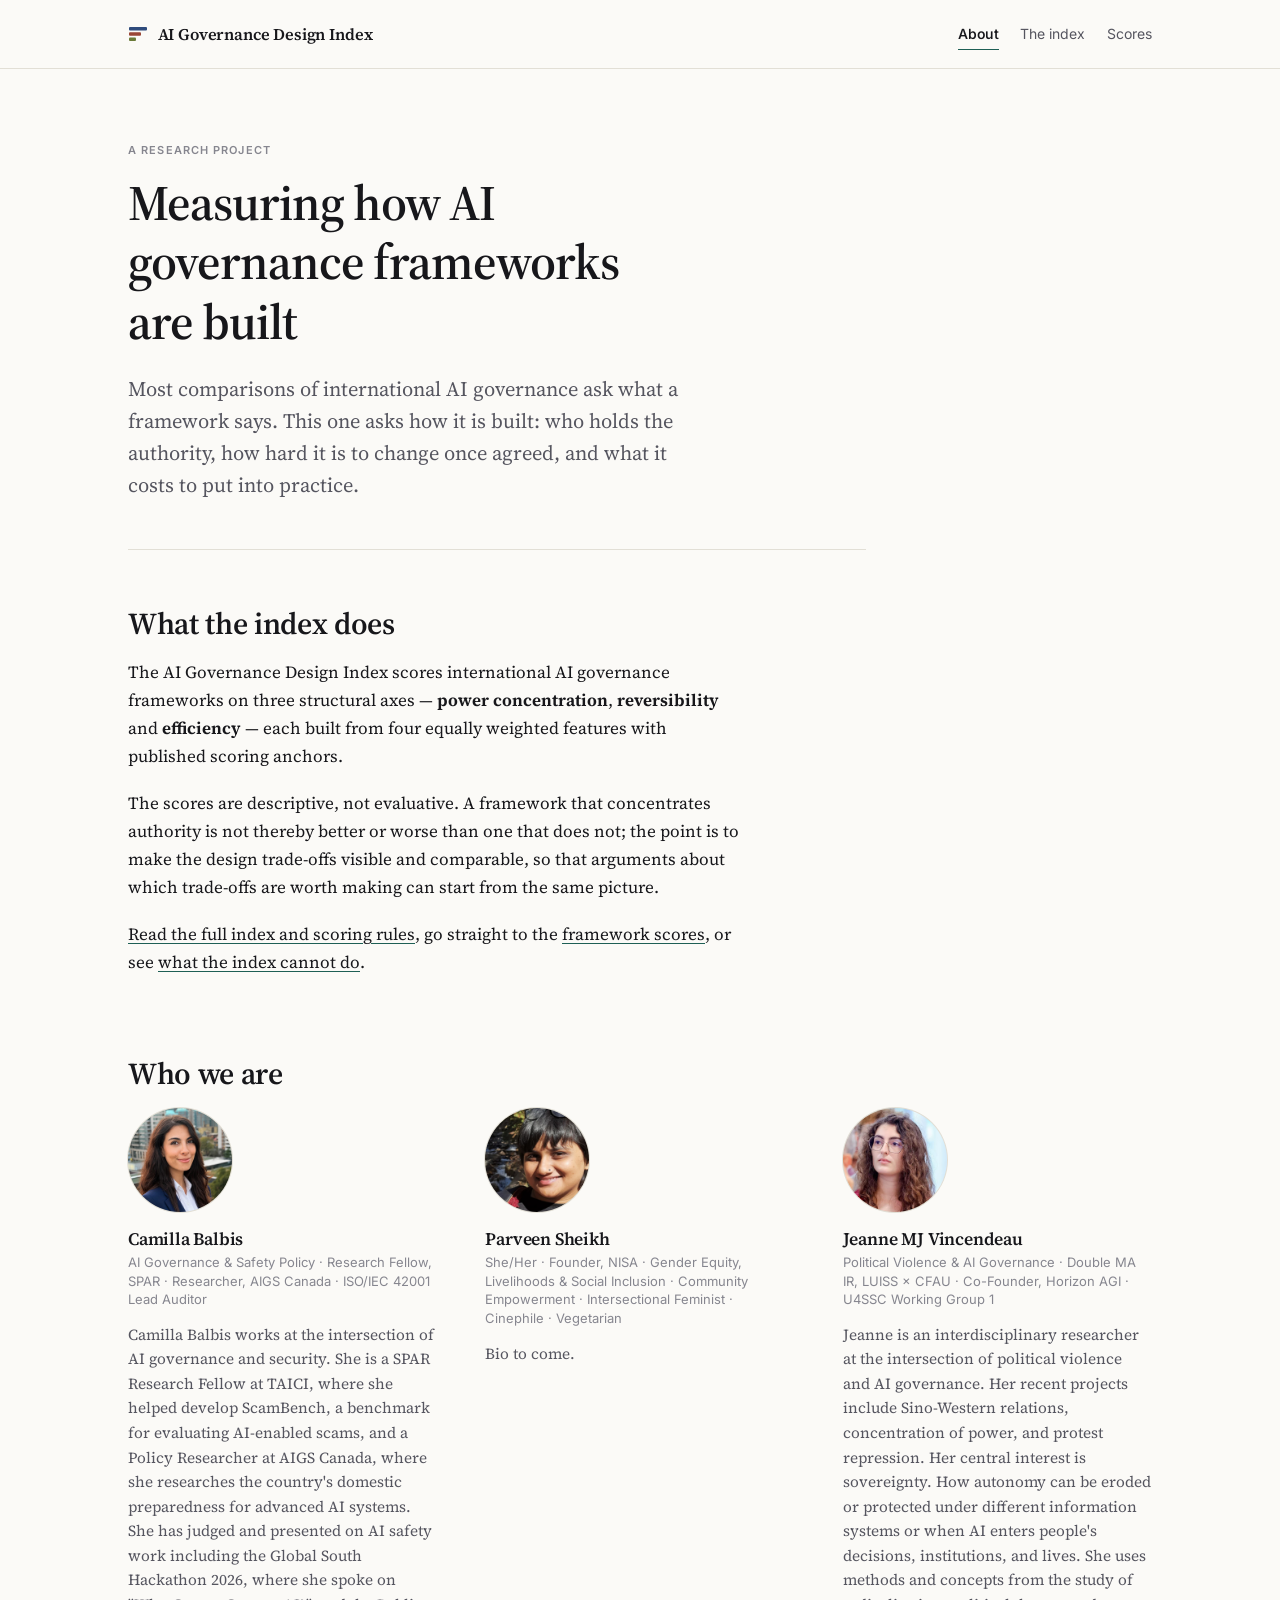
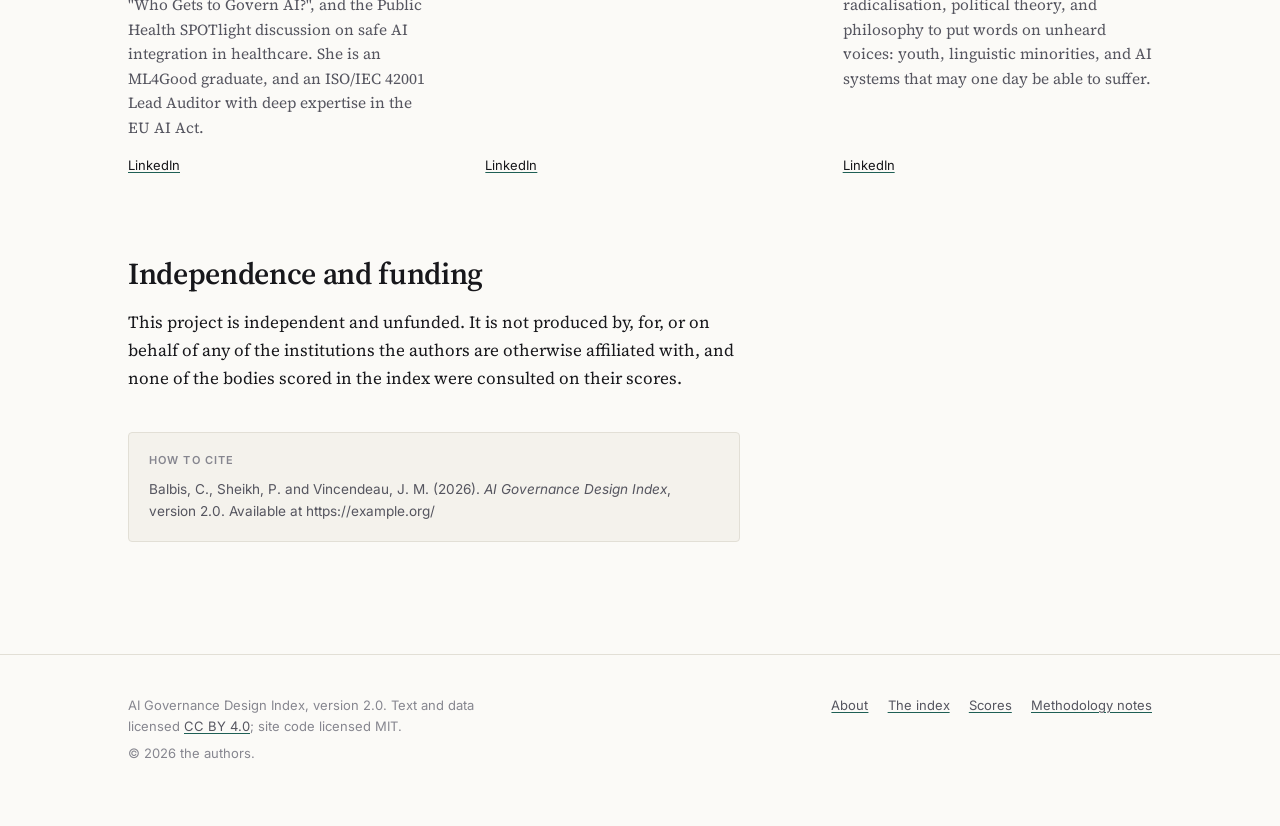
==== index.html @ 921c567d "Update index.html" ====
<!DOCTYPE html>
<html lang="en">
<head>
<meta charset="utf-8">
<meta name="viewport" content="width=device-width, initial-scale=1">

<!-- EDIT ME: page title, shown in the browser tab and in Google results -->
<title>AI Governance Design Index</title>
<meta name="description" content="An index that measures how international AI governance frameworks concentrate power, how reversible their commitments are, and how efficiently they translate decisions into implementation.">

<!-- EDIT ME: replace https://example.org with your real domain once you have it -->
<link rel="canonical" href="https://example.org/">
<meta property="og:type" content="website">
<meta property="og:title" content="AI Governance Design Index">
<meta property="og:description" content="An index that measures how international AI governance frameworks concentrate power, how reversible their commitments are, and how efficiently they translate decisions into implementation.">
<meta property="og:url" content="https://example.org/">
<meta property="og:image" content="https://example.org/assets/img/social-card.png">
<meta name="twitter:card" content="summary_large_image">

<link rel="icon" href="assets/img/favicon.svg" type="image/svg+xml">
<link rel="preconnect" href="https://fonts.googleapis.com">
<link rel="preconnect" href="https://fonts.gstatic.com" crossorigin>
<link href="https://fonts.googleapis.com/css2?family=Inter:wght@400..700&family=Source+Serif+4:opsz,wght@8..60,400..650&display=swap" rel="stylesheet">
<link rel="stylesheet" href="assets/style.css">
</head>
<body>

<a class="skip-link" href="#main">Skip to content</a>

<!-- ==========================================================================
     HEADER — identical on every page. If you change it here, change it in
     rubric.html and frameworks.html too.
     ========================================================================== -->
<header class="site-header">
  <div class="wrap">
    <a class="brand" href="index.html">
      <span class="mark" aria-hidden="true">
        <svg width="20" height="20" viewBox="0 0 20 20" fill="none">
          <rect x="1" y="3"  width="18" height="3.4" rx="1" fill="#2F4B7C"/>
          <rect x="1" y="8.3" width="12" height="3.4" rx="1" fill="#9A4636"/>
          <rect x="1" y="13.6" width="7" height="3.4" rx="1" fill="#6A7A38"/>
        </svg>
      </span>
      AI Governance Design Index
    </a>
    <nav class="site-nav" aria-label="Main">
      <a href="index.html" aria-current="page">About</a>
      <a href="rubric.html">The index</a>
      <a href="frameworks.html">Scores</a>
    </nav>
  </div>
</header>

<main id="main">
  <div class="wrap">

    <div class="opener prose-wide">
      <span class="label">A research project</span>
      <h1>Measuring how AI governance frameworks are built</h1>
      <p class="lede">
        Most comparisons of international AI governance ask what a framework says.
        This one asks how it is built: who holds the authority, how hard it is to
        change once agreed, and what it costs to put into practice.
      </p>
      <hr class="opener-rule">
    </div>

    <!-- ======================================================================
         ABOUT THE PROJECT
         ====================================================================== -->
    <section class="prose">
      <h2>What the index does</h2>
      <p>
        The AI Governance Design Index scores international AI governance
        frameworks on three structural axes — <strong>power concentration</strong>,
        <strong>reversibility</strong> and <strong>efficiency</strong> — each built
        from four equally weighted features with published scoring anchors.
      </p>
      <p>
        The scores are descriptive, not evaluative. A framework that concentrates
        authority is not thereby better or worse than one that does not; the point
        is to make the design trade-offs visible and comparable, so that arguments
        about which trade-offs are worth making can start from the same picture.
      </p>
      <p>
        <a href="rubric.html">Read the full index and scoring rules</a>, go
        straight to the <a href="frameworks.html">framework scores</a>, or see
        <a href="methodology.html">what the index cannot do</a>.
      </p>
    </section>

    <!-- ======================================================================
         THE TEAM
         --------------------------------------------------------------------
         EDIT ME. For each person: replace the name, the role line, the bio,
         the LinkedIn URL, and the photo.

         Photos: put a square image (at least 300 × 300 pixels, JPG or PNG) in
         assets/img/ and change the src="..." below to match its file name.
         The site crops it to a circle for you.
         ====================================================================== -->
    <section>
      <h2 class="prose">Who we are</h2>
      <ul class="people">

        <li class="person">
          <img src="assets/img/camilla-balbis.jpg" alt="Portrait of Camilla Balbis" width="104" height="104">
          <h3>Camilla Balbis</h3>
          <p class="role">AI Governance &amp; Safety Policy · Research Fellow, SPAR · Researcher, AIGS Canada · ISO/IEC 42001 Lead Auditor</p>
          <p class="bio">
            Camilla Balbis works at the intersection of AI governance and
            security. She is a SPAR Research Fellow at TAICI, where she helped
            develop ScamBench, a benchmark for evaluating AI-enabled scams, and a
            Policy Researcher at AIGS Canada, where she researches the country's
            domestic preparedness for advanced AI systems. She has judged and
            presented on AI safety work including the Global South Hackathon 2026,
            where she spoke on "Who Gets to Govern AI?", and the Public Health
            SPOTlight discussion on safe AI integration in healthcare. She is an ML4Good 
            graduate, and an ISO/IEC 42001 Lead Auditor with deep expertise in the EU AI Act.
          </p>
          <p class="links">
            <a href="https://www.linkedin.com/in/camillabalbis/" rel="me noopener">LinkedIn</a>
          </p>
        </li>

        <li class="person">
          <img src="assets/img/parveen-sheikh.jpg" alt="Portrait of Parveen Sheikh" width="104" height="104">
          <h3>Parveen Sheikh</h3>
          <p class="role">She/Her · Founder, NISA · Gender Equity, Livelihoods &amp; Social Inclusion · Community Empowerment · Intersectional Feminist · Cinephile · Vegetarian</p>
          <!-- EDIT ME: Parveen's bio. Two or three sentences, around 45 words,
               to match the length of the other two. -->
          <p class="bio">
            Bio to come.
          </p>
          <p class="links">
            <a href="https://www.linkedin.com/in/parveen-sheikh/" rel="noopener">LinkedIn</a>
          </p>
        </li>

        <li class="person">
          <img src="assets/img/jeanne-vincendeau.jpg" alt="Portrait of Jeanne MJ Vincendeau" width="104" height="104">
          <h3>Jeanne MJ Vincendeau</h3>
          <p class="role">Political Violence &amp; AI Governance · Double MA IR, LUISS × CFAU · Co-Founder, Horizon AGI · U4SSC Working Group 1</p>
          <!-- EDIT ME: Jeanne's bio. Two or three sentences, around 45 words,
               to match the length of the other two. -->
          <p class="bio">
            Jeanne is an interdisciplinary researcher at the intersection of political 
            violence and AI governance. Her recent projects include Sino-Western relations, 
            concentration of power, and protest repression. Her central interest is sovereignty. 
           How autonomy can be eroded or protected under different information systems or when 
           AI enters people's decisions, institutions, and lives. She uses methods and concepts 
           from the study of radicalisation, political theory, and philosophy to put words 
           on unheard voices: youth, linguistic minorities, and AI systems that may one day 
           be able to suffer.
          </p>
          <p class="links">
            <a href="https://www.linkedin.com/in/jeanne-vincendeau/" rel="noopener">LinkedIn</a>
          </p>
        </li>

      </ul>
    </section>

    <!-- ======================================================================
         INDEPENDENCE + HOW TO CITE
         ====================================================================== -->
    <section class="prose">
      <h2>Independence and funding</h2>
      <p>
        This project is independent and unfunded. It is not produced by, for, or
        on behalf of any of the institutions the authors are otherwise affiliated
        with, and none of the bodies scored in the index were consulted on their
        scores.
      </p>

      <div class="cite">
        <span class="label">How to cite</span>
        <p>
          Balbis, C., Sheikh, P. and Vincendeau, J. M. (2026).
          <em>AI Governance Design Index</em>, version 2.0.
          Available at https://example.org/
        </p>
      </div>

    </section>

  </div>
</main>

<!-- ==========================================================================
     FOOTER — identical on every page.
     ========================================================================== -->
<footer class="site-footer">
  <div class="wrap">
    <div>
      <p>
        AI Governance Design Index, version 2.0. Text and data licensed
        <a href="https://creativecommons.org/licenses/by/4.0/" rel="license noopener">CC&nbsp;BY&nbsp;4.0</a>;
        site code licensed MIT.
      </p>
      <p>&copy; <span data-year>2026</span> the authors.</p>
    </div>
    <nav aria-label="Footer">
      <a href="index.html">About</a>
      <a href="rubric.html">The index</a>
      <a href="frameworks.html">Scores</a>
      <a href="methodology.html">Methodology notes</a>
    </nav>
  </div>
</footer>

<script src="assets/site.js" defer></script>
</body>
</html>
---- assets/style.css ----
/* ==========================================================================
   AI Governance Design Index — stylesheet
   --------------------------------------------------------------------------
   You almost never need to edit this file. Colours, spacing and type are all
   set by the variables in the :root block just below, so if you want to
   change the look, change a value there rather than hunting through the file.
   ========================================================================== */

:root {
  /* --- Colour: light mode ------------------------------------------------ */
  --paper:      #FBFAF7;   /* page background        */
  --paper-2:    #F4F2EC;   /* cards, table stripes   */
  --ink:        #17171B;   /* main text              */
  --ink-soft:   #55555F;   /* secondary text         */
  --ink-faint:  #86868F;   /* captions, meta         */
  --rule:       #E2DFD6;   /* hairlines              */
  --rule-soft:  #EDEAE2;
  --accent:     #1E5F55;   /* links, focus ring      */

  /* Axis colours. Used for the three index axes, consistently, everywhere. */
  --axis-1:     #2F4B7C;   /* Power Concentration    */
  --axis-2:     #9A4636;   /* Entrenchment           */
  --axis-3:     #6A7A38;   /* Implementation Friction*/
  --axis-1-bg:  #2f4b7c22;
  --axis-2-bg:  #9a463622;
  --axis-3-bg:  #6a7a3822;

  --flag:       #8A5A00;   /* provisional / caution  */
  --flag-bg:    #FDF4E0;
  --flag-rule:  #E9D5A8;

  /* --- Type -------------------------------------------------------------- */
  --serif: "Source Serif 4", "Iowan Old Style", Georgia, "Times New Roman", serif;
  --sans:  "Inter", system-ui, -apple-system, "Segoe UI", Helvetica, Arial, sans-serif;

  /* --- Layout ------------------------------------------------------------ */
  --measure: 68ch;   /* comfortable reading width */
  --wide:    1120px; /* width for tables and figures */
  --gutter:  clamp(1.25rem, 5vw, 3rem);
}

@media (prefers-color-scheme: dark) {
  :root:not([data-theme="light"]) {
    --paper:     #131317;
    --paper-2:   #1C1C22;
    --ink:       #ECEBE6;
    --ink-soft:  #ABABB4;
    --ink-faint: #83838D;
    --rule:      #2E2E36;
    --rule-soft: #24242B;
    --accent:    #6FBFAE;
    --axis-1:    #8AA8DA;
    --axis-2:    #DE9382;
    --axis-3:    #B7C77C;
    --axis-1-bg: #8aa8da26;
    --axis-2-bg: #de938226;
    --axis-3-bg: #b7c77c26;
    --flag:      #E7BE6A;
    --flag-bg:   #241E10;
    --flag-rule: #4A3C1C;
  }
}

/* ==========================================================================
   Base
   ========================================================================== */

*, *::before, *::after { box-sizing: border-box; }

html { -webkit-text-size-adjust: 100%; scroll-behavior: smooth; }
@media (prefers-reduced-motion: reduce) { html { scroll-behavior: auto; } }

body {
  margin: 0;
  background: var(--paper);
  color: var(--ink);
  font-family: var(--serif);
  font-size: 1.0625rem;
  line-height: 1.65;
  font-synthesis-weight: none;
  -webkit-font-smoothing: antialiased;
}

h1, h2, h3, h4 { font-family: var(--serif); font-weight: 600; line-height: 1.2; margin: 0 0 .5em; letter-spacing: -0.011em; }
h1 { font-size: clamp(2rem, 1.4rem + 2.6vw, 3.1rem); letter-spacing: -0.02em; }
h2 { font-size: clamp(1.4rem, 1.15rem + 1.1vw, 1.9rem); margin-top: 2.6em; }
h3 { font-size: 1.16rem; margin-top: 2em; }
h2:first-child, h3:first-child { margin-top: 0; }

p { margin: 0 0 1.1em; }
p:last-child { margin-bottom: 0; }

a { color: inherit; text-decoration: underline; text-decoration-color: var(--accent); text-underline-offset: 0.18em; text-decoration-thickness: 1px; }
a:hover { color: var(--accent); }
a:focus-visible, button:focus-visible, summary:focus-visible {
  outline: 2px solid var(--accent); outline-offset: 3px; border-radius: 2px;
}

strong { font-weight: 650; }
hr { border: 0; border-top: 1px solid var(--rule); margin: 3rem 0; }

::selection { background: var(--axis-1-bg); }

/* Small-caps label used above sections and in metadata */
.label {
  font-family: var(--sans);
  font-size: .688rem;
  font-weight: 600;
  letter-spacing: .1em;
  text-transform: uppercase;
  color: var(--ink-faint);
}

.skip-link {
  position: absolute; left: -9999px; top: 0;
  background: var(--ink); color: var(--paper);
  padding: .6rem 1rem; z-index: 100; font-family: var(--sans); font-size: .875rem;
}
.skip-link:focus { left: 0; }

/* ==========================================================================
   Layout containers
   ========================================================================== */

.wrap  { width: 100%; max-width: var(--wide); margin-inline: auto; padding-inline: var(--gutter); }
.prose { max-width: var(--measure); }
.prose-wide { max-width: 82ch; }

main { padding-block: clamp(2.5rem, 6vw, 4.5rem) clamp(4rem, 9vw, 7rem); }

/* Space between consecutive top-level sections. Section headings reset their
   own top margin (h2:first-child), so the gap belongs to the section. */
main section + section,
main nav + section,
main section + nav { margin-top: clamp(3rem, 6.5vw, 5rem); }

/* ==========================================================================
   Header / navigation
   ========================================================================== */

.site-header {
  border-bottom: 1px solid var(--rule);
  background: color-mix(in srgb, var(--paper) 88%, transparent);
  backdrop-filter: saturate(1.6) blur(8px);
  position: sticky; top: 0; z-index: 50;
}
.site-header .wrap {
  display: flex; align-items: center; gap: 1.5rem;
  min-height: 68px; flex-wrap: wrap;
}
.brand {
  font-family: var(--serif); font-weight: 600; font-size: 1.02rem;
  text-decoration: none; letter-spacing: -0.01em; line-height: 1.25;
  display: flex; align-items: center; gap: .6rem; margin-right: auto;
}
.brand:hover { color: inherit; }
.brand .mark { flex: none; }
.brand .mark svg { display: block; }

.site-nav { display: flex; gap: 1.35rem; font-family: var(--sans); font-size: .875rem; }
.site-nav a {
  text-decoration: none; color: var(--ink-soft); padding: .25rem 0;
  border-bottom: 1.5px solid transparent;
}
.site-nav a:hover { color: var(--ink); }
.site-nav a[aria-current="page"] { color: var(--ink); border-bottom-color: var(--accent); font-weight: 550; }

/* ==========================================================================
   Page opener
   ========================================================================== */

.opener { margin-bottom: clamp(2.5rem, 5vw, 3.5rem); }
.opener .label { display: block; margin-bottom: .9rem; }
.opener h1 { margin-bottom: .45em; max-width: 20ch; }
.lede {
  font-size: clamp(1.1rem, 1.02rem + .35vw, 1.28rem);
  line-height: 1.55; color: var(--ink-soft); max-width: 56ch; margin: 0;
}
.opener-rule { border: 0; border-top: 1px solid var(--rule); margin: clamp(2rem, 4vw, 3rem) 0 0; }

/* ==========================================================================
   Notices (provisional banner, methodology notes)
   ========================================================================== */

.notice {
  border: 1px solid var(--flag-rule);
  background: var(--flag-bg);
  border-radius: 4px;
  padding: 1rem 1.15rem;
  margin: 0 0 2.25rem;
  font-family: var(--sans);
  font-size: .875rem;
  line-height: 1.6;
  color: var(--ink);
}
.notice .label { color: var(--flag); display: block; margin-bottom: .35rem; }
.notice p { margin-bottom: .6em; }

.note {
  border-left: 2px solid var(--rule);
  padding: .1rem 0 .1rem 1.1rem;
  margin: 1.6rem 0;
  font-family: var(--sans);
  font-size: .875rem;
  line-height: 1.62;
  color: var(--ink-soft);
}
.note .label { color: var(--ink-faint); display: block; margin-bottom: .3rem; }

/* ==========================================================================
   People (about page)
   ========================================================================== */

.people {
  list-style: none; padding: 0; margin: 0;
  display: grid; gap: clamp(2rem, 4vw, 3rem);
  grid-template-columns: repeat(auto-fit, minmax(230px, 1fr));
}
.person { display: flex; flex-direction: column; }
.person img {
  width: 104px; height: 104px; border-radius: 50%;
  object-fit: cover; display: block; margin-bottom: 1.1rem;
  background: var(--paper-2);
  box-shadow: 0 0 0 1px var(--rule);
}
.person h3 { margin: 0 0 .15rem; font-size: 1.1rem; }
.person .role {
  font-family: var(--sans); font-size: .8125rem; color: var(--ink-faint);
  margin: 0 0 .85rem; line-height: 1.45;
}
.person .bio { font-size: .96rem; line-height: 1.6; color: var(--ink-soft); margin: 0 0 .9rem; }
.person .links { font-family: var(--sans); font-size: .8125rem; margin: auto 0 0; display: flex; gap: 1rem; flex-wrap: wrap; }

/* ==========================================================================
   Rubric page
   ========================================================================== */

.axis { margin-top: clamp(3.5rem, 7vw, 5rem); scroll-margin-top: 90px; }
.axis-head { border-top: 2px solid var(--axis-c, var(--rule)); padding-top: 1.1rem; margin-bottom: 1.6rem; }
.axis-head .label { color: var(--axis-c); display: block; margin-bottom: .5rem; }
.axis-head h2 { margin: 0 0 .5em; }
.axis-head .axis-def { max-width: 62ch; color: var(--ink-soft); margin: 0; }
.axis-1 { --axis-c: var(--axis-1); }
.axis-2 { --axis-c: var(--axis-2); }
.axis-3 { --axis-c: var(--axis-3); }

.criterion {
  border-top: 1px solid var(--rule-soft);
  padding: 1.6rem 0 .4rem;
  scroll-margin-top: 90px;
}
.criterion h3 {
  margin: 0 0 .4rem; font-size: 1.06rem;
  display: flex; gap: .6rem; align-items: baseline; flex-wrap: wrap;
}
.criterion h3 .num {
  font-family: var(--sans); font-size: .75rem; font-weight: 600;
  color: var(--axis-c); letter-spacing: .04em; flex: none;
  font-variant-numeric: tabular-nums;
}
.criterion .q { color: var(--ink-soft); max-width: 62ch; margin: 0 0 1rem; font-size: .99rem; }

.anchors { list-style: none; margin: 0 0 .5rem; padding: 0; display: grid; gap: .3rem; max-width: 66ch; }
.anchors li {
  display: grid; grid-template-columns: 3.1rem 1fr; gap: .85rem; align-items: baseline;
  font-family: var(--sans); font-size: .85rem; line-height: 1.55; color: var(--ink-soft);
  padding: .32rem 0;
}
.anchors .v {
  font-weight: 600; font-variant-numeric: tabular-nums; text-align: right;
  color: var(--ink); background: var(--axis-bg-c, var(--paper-2));
  border-radius: 3px; padding: .1rem .4rem; font-size: .8rem;
}
.axis-1 .anchors .v { background: var(--axis-1-bg); }
.axis-2 .anchors .v { background: var(--axis-2-bg); }
.axis-3 .anchors .v { background: var(--axis-3-bg); }

.changed {
  font-family: var(--sans); font-size: .75rem; font-weight: 600;
  letter-spacing: .04em; text-transform: uppercase;
  color: var(--flag); border: 1px solid var(--flag-rule); background: var(--flag-bg);
  border-radius: 999px; padding: .05rem .5rem; flex: none;
}
.provenance {
  font-family: var(--sans); font-size: .8125rem; color: var(--ink-faint);
  margin: .75rem 0 0; max-width: 62ch; line-height: 1.55;
}

/* Contents list on the rubric page */
.toc { list-style: none; padding: 0; margin: 2rem 0 0; display: grid; gap: 1.5rem; grid-template-columns: repeat(auto-fit, minmax(220px, 1fr)); }
.toc > li { border-top: 2px solid var(--axis-c); padding-top: .8rem; }
.toc .label { display: block; margin-bottom: .5rem; color: var(--axis-c); }
.toc ol { list-style: none; padding: 0; margin: 0; font-family: var(--sans); font-size: .85rem; display: grid; gap: .3rem; }
.toc ol a { text-decoration: none; color: var(--ink-soft); }
.toc ol a:hover { color: var(--ink); text-decoration: underline; text-underline-offset: .18em; }

/* ==========================================================================
   Framework list
   ========================================================================== */

.frameworks { list-style: none; padding: 0; margin: 2rem 0 0; display: grid; gap: 0; }
.frameworks li { border-top: 1px solid var(--rule-soft); padding: 1.35rem 0; }
.frameworks li:last-child { border-bottom: 1px solid var(--rule-soft); }
.frameworks h3 { margin: 0 0 .3rem; font-size: 1.05rem; }
.frameworks .fw-meta { font-family: var(--sans); font-size: .8125rem; color: var(--ink-faint); margin: 0 0 .55rem; }
.frameworks p { font-size: .95rem; color: var(--ink-soft); margin: 0 0 .6rem; max-width: 66ch; }
.frameworks .srcs { font-family: var(--sans); font-size: .8125rem; display: flex; gap: .35rem 1.1rem; flex-wrap: wrap; margin: 0; }

/* ==========================================================================
   Score summary cards
   ========================================================================== */

.summary {
  display: grid; gap: 1px; margin: 2rem 0 0;
  grid-template-columns: repeat(auto-fit, minmax(200px, 1fr));
  background: var(--rule-soft); border: 1px solid var(--rule-soft);
}
.summary-card { background: var(--paper); padding: 1.15rem 1.2rem 1.25rem; }
.summary-card h3 { margin: 0 0 .1rem; font-size: .98rem; line-height: 1.3; min-height: 2.6em; }
@media (max-width: 560px) { .summary-card h3 { min-height: 0; } }
.summary-card .fw-meta { font-family: var(--sans); font-size: .75rem; color: var(--ink-faint); margin: 0 0 .95rem; }
.mini { display: grid; gap: .55rem; margin: 0; }
.mini > div { display: grid; grid-template-columns: 1fr 2.4rem; gap: .5rem; align-items: center; }
.mini .k { font-family: var(--sans); font-size: .7rem; letter-spacing: .04em; text-transform: uppercase; color: var(--ink-faint); font-weight: 600; }
.mini .v { font-family: var(--sans); font-size: .95rem; font-weight: 600; font-variant-numeric: tabular-nums; text-align: right; }
.mini .track { grid-column: 1 / -1; height: 4px; border-radius: 2px; background: var(--rule-soft); overflow: hidden; margin-top: -.35rem; }
.mini .fill { display: block; height: 100%; border-radius: 2px; width: 0; }
.mini .a1 .fill { background: var(--axis-1); } .mini .a1 .v { color: var(--axis-1); }
.mini .a2 .fill { background: var(--axis-2); } .mini .a2 .v { color: var(--axis-2); }
.mini .a3 .fill { background: var(--axis-3); } .mini .a3 .v { color: var(--axis-3); }

/* ==========================================================================
   Score matrix
   ========================================================================== */

.table-wrap {
  margin: 1.75rem 0 0; overflow-x: auto;
  border: 1px solid var(--rule); border-radius: 4px;
  -webkit-overflow-scrolling: touch;
}
table.matrix { border-collapse: collapse; width: 100%; min-width: 720px; font-family: var(--sans); font-size: .85rem; }
table.matrix caption { caption-side: top; text-align: left; padding: 0 0 .9rem; font-family: var(--sans); font-size: .8125rem; color: var(--ink-faint); }
table.matrix th, table.matrix td { padding: .58rem .7rem; text-align: left; vertical-align: middle; border-bottom: 1px solid var(--rule-soft); }
table.matrix thead th {
  position: sticky; top: 0; z-index: 2;
  background: var(--paper-2); border-bottom: 1px solid var(--rule);
  font-weight: 600; font-size: .75rem; letter-spacing: .02em; line-height: 1.35;
  vertical-align: bottom; white-space: normal;
}
table.matrix thead th:first-child { min-width: 230px; }
table.matrix tbody th {
  font-weight: 450; color: var(--ink); text-align: left; min-width: 230px;
  background: var(--paper); position: sticky; left: 0; z-index: 1;
  border-right: 1px solid var(--rule-soft);
}
table.matrix tbody th a { text-decoration: none; color: inherit; }
table.matrix tbody th a:hover { text-decoration: underline; text-underline-offset: .18em; color: var(--accent); }
table.matrix tbody th .num {
  font-size: .7rem; font-weight: 600; color: var(--ink-faint);
  font-variant-numeric: tabular-nums; margin-right: .45rem;
}
table.matrix td.score {
  font-variant-numeric: tabular-nums; font-weight: 550; text-align: right;
  position: relative; white-space: nowrap;
}
/* The "→ 60" shown on reverse-coded cells: the value that enters the mean. */
table.matrix td.score .inv {
  font-weight: 500; font-size: .78em; color: var(--ink-faint); margin-left: .3em;
}
table.matrix td.score .bar {
  position: absolute; left: 0; bottom: 0; height: 3px; width: 0;
  background: var(--axis-c, var(--ink-faint)); opacity: .75;
}
table.matrix tbody.g1 { --axis-c: var(--axis-1); }
table.matrix tbody.g2 { --axis-c: var(--axis-2); }
table.matrix tbody.g3 { --axis-c: var(--axis-3); }

table.matrix tr.group-head th {
  background: var(--paper-2); position: sticky; left: 0;
  font-family: var(--sans); font-size: .7rem; font-weight: 700;
  letter-spacing: .1em; text-transform: uppercase; color: var(--axis-c);
  border-top: 1px solid var(--rule); border-bottom: 1px solid var(--rule);
  padding-top: .7rem; padding-bottom: .7rem;
}
table.matrix tr.group-head td { background: var(--paper-2); border-top: 1px solid var(--rule); border-bottom: 1px solid var(--rule); }

table.matrix tr.mean-row th, table.matrix tr.mean-row td {
  font-weight: 700; background: color-mix(in srgb, var(--paper-2) 65%, var(--paper));
  border-bottom: 1px solid var(--rule);
}
table.matrix tr.mean-row td.score { color: var(--axis-c); font-size: .95rem; }
table.matrix tr.mean-row th { font-weight: 700; }

table.matrix th.sortable { cursor: pointer; user-select: none; }
table.matrix th.sortable::after { content: "↕"; opacity: .3; margin-left: .35rem; font-size: .8em; }
table.matrix th.sortable[aria-sort="ascending"]::after  { content: "↑"; opacity: .9; }
table.matrix th.sortable[aria-sort="descending"]::after { content: "↓"; opacity: .9; }

.scale-key {
  display: flex; gap: 1.4rem; flex-wrap: wrap; align-items: center;
  font-family: var(--sans); font-size: .78rem; color: var(--ink-faint);
  margin: .9rem 0 0;
}
.scale-key .swatch { display: inline-block; width: .72rem; height: .72rem; border-radius: 2px; margin-right: .4rem; vertical-align: -1px; }

/* ==========================================================================
   Figures
   ========================================================================== */

figure { margin: 2.5rem 0 0; }
figure img {
  display: block; width: 100%; height: auto;
  border: 1px solid var(--rule); border-radius: 4px; background: var(--paper-2);
}
figcaption {
  font-family: var(--sans); font-size: .8125rem; color: var(--ink-faint);
  line-height: 1.6; margin-top: .75rem; max-width: 70ch;
}
figcaption b { color: var(--ink-soft); font-weight: 600; }

/* The figures are generated with a light background. In dark mode they read as
   printed plates rather than glowing panels; this takes the edge off. */
@media (prefers-color-scheme: dark) {
  :root:not([data-theme="light"]) figure img { filter: brightness(.88) contrast(1.02); }
}

/* ==========================================================================
   Citation block
   ========================================================================== */

.cite {
  border: 1px solid var(--rule); border-radius: 4px;
  padding: 1.15rem 1.25rem; margin: 2.5rem 0 0; background: var(--paper-2);
}
.cite .label { display: block; margin-bottom: .6rem; }
.cite p { font-family: var(--sans); font-size: .85rem; line-height: 1.6; margin: 0; color: var(--ink-soft); }

/* ==========================================================================
   Footer
   ========================================================================== */

.site-footer {
  border-top: 1px solid var(--rule); padding-block: 2.5rem 3.5rem;
  font-family: var(--sans); font-size: .8125rem; color: var(--ink-faint);
}
.site-footer .wrap { display: flex; gap: 1.5rem 2.5rem; flex-wrap: wrap; align-items: flex-start; }
.site-footer p { margin: 0 0 .4rem; max-width: 46ch; line-height: 1.6; }
.site-footer nav { display: flex; gap: 1.2rem; flex-wrap: wrap; margin-left: auto; }
.site-footer a { color: var(--ink-soft); }

/* ==========================================================================
   Small screens
   ========================================================================== */

@media (max-width: 640px) {
  .site-header .wrap { min-height: 0; padding-block: .85rem; row-gap: .5rem; }
  .brand { margin-right: 0; width: 100%; }
  .site-nav { gap: 1.1rem; }
  table.matrix tbody th, table.matrix thead th:first-child { min-width: 180px; }
  .site-footer nav { margin-left: 0; }
}

@media print {
  .site-header, .site-footer nav, .skip-link { display: none; }
  body { background: #fff; color: #000; font-size: 10.5pt; }
  .table-wrap { overflow: visible; }
}
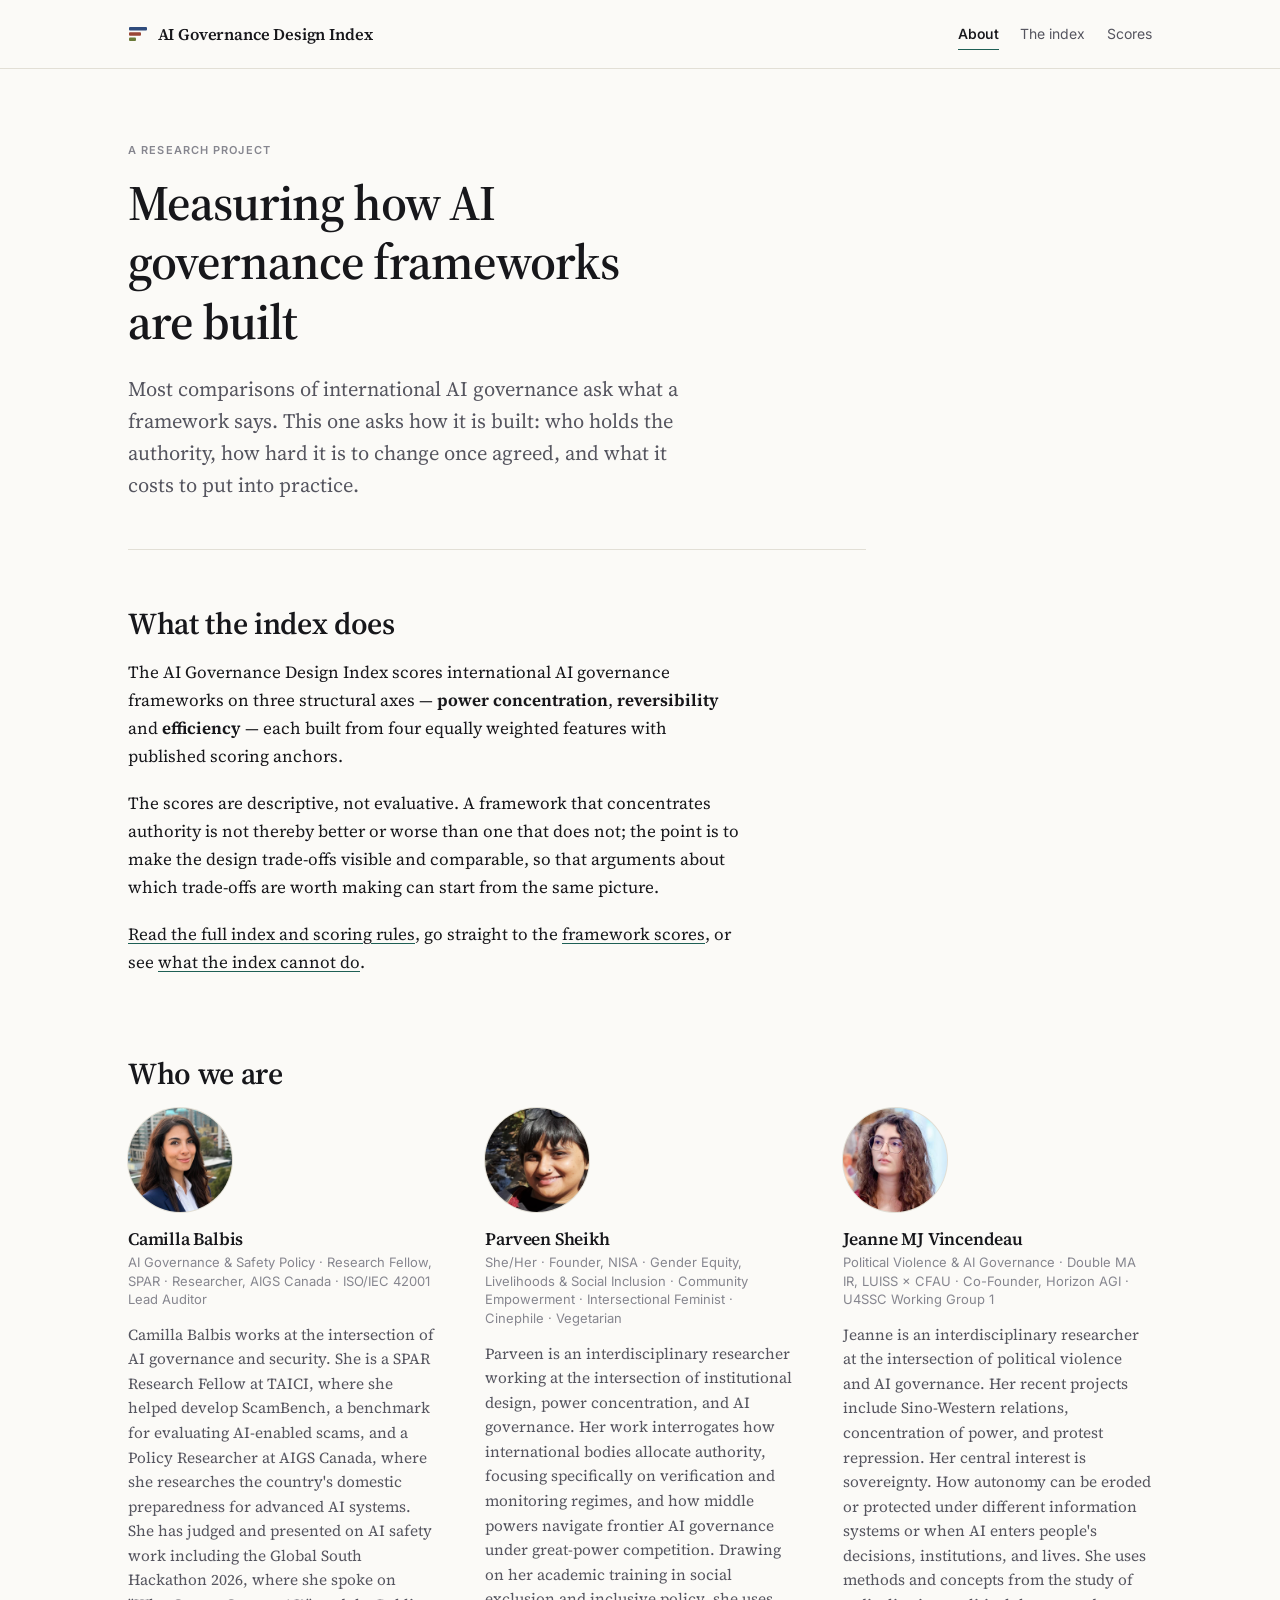
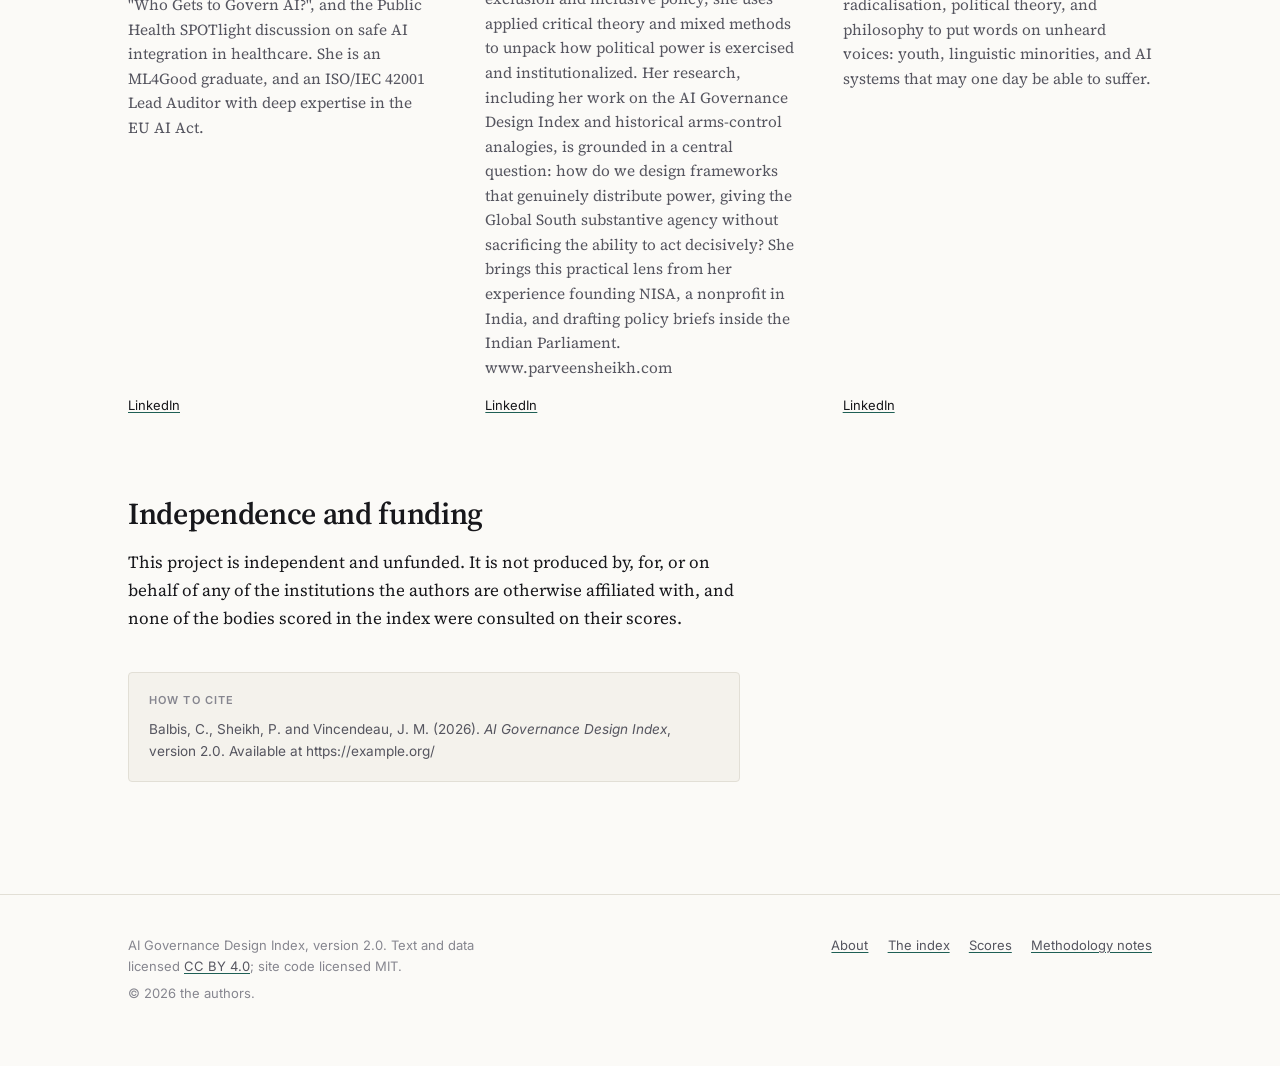
==== commit 7fbcbad0: "Update index.html" ====
--- a/index.html
+++ b/index.html
@@ -130,7 +130,13 @@
           <!-- EDIT ME: Parveen's bio. Two or three sentences, around 45 words,
                to match the length of the other two. -->
           <p class="bio">
-            Bio to come.
+            Parveen is an interdisciplinary researcher working at the intersection of institutional design, power concentration, and AI governance. 
+               Her work interrogates how international bodies allocate authority, focusing specifically on verification and monitoring regimes, and how middle powers 
+               navigate frontier AI governance under great-power competition. Drawing on her academic training in social exclusion and inclusive policy, she uses applied 
+               critical theory and mixed methods to unpack how political power is exercised and institutionalized. Her research, including her work on the AI Governance Design Index 
+               and historical arms-control analogies, is grounded in a central question: how do we design frameworks that genuinely distribute power, giving the Global South substantive 
+               agency without sacrificing the ability to act decisively? She brings this practical lens from her experience founding NISA, a nonprofit in India, and drafting policy briefs 
+               inside the Indian Parliament. www.parveensheikh.com
           </p>
           <p class="links">
             <a href="https://www.linkedin.com/in/parveen-sheikh/" rel="noopener">LinkedIn</a>
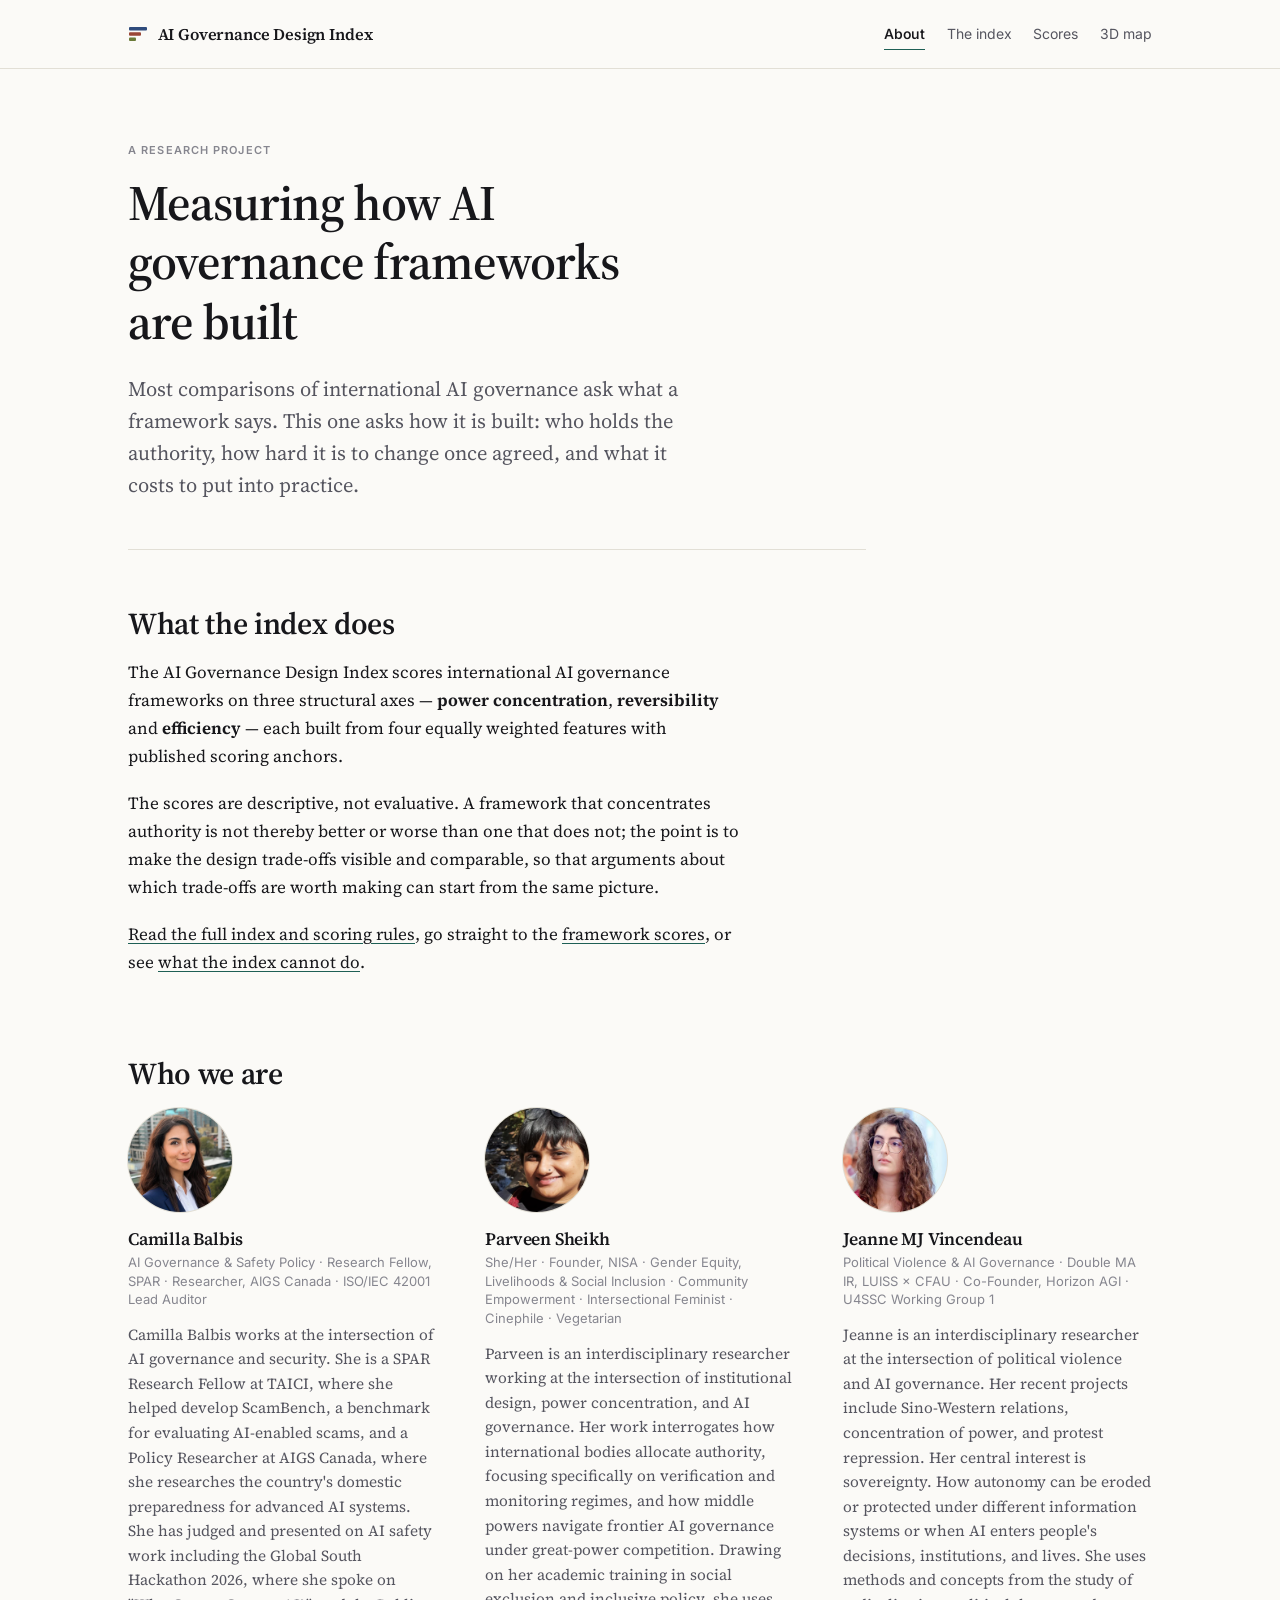
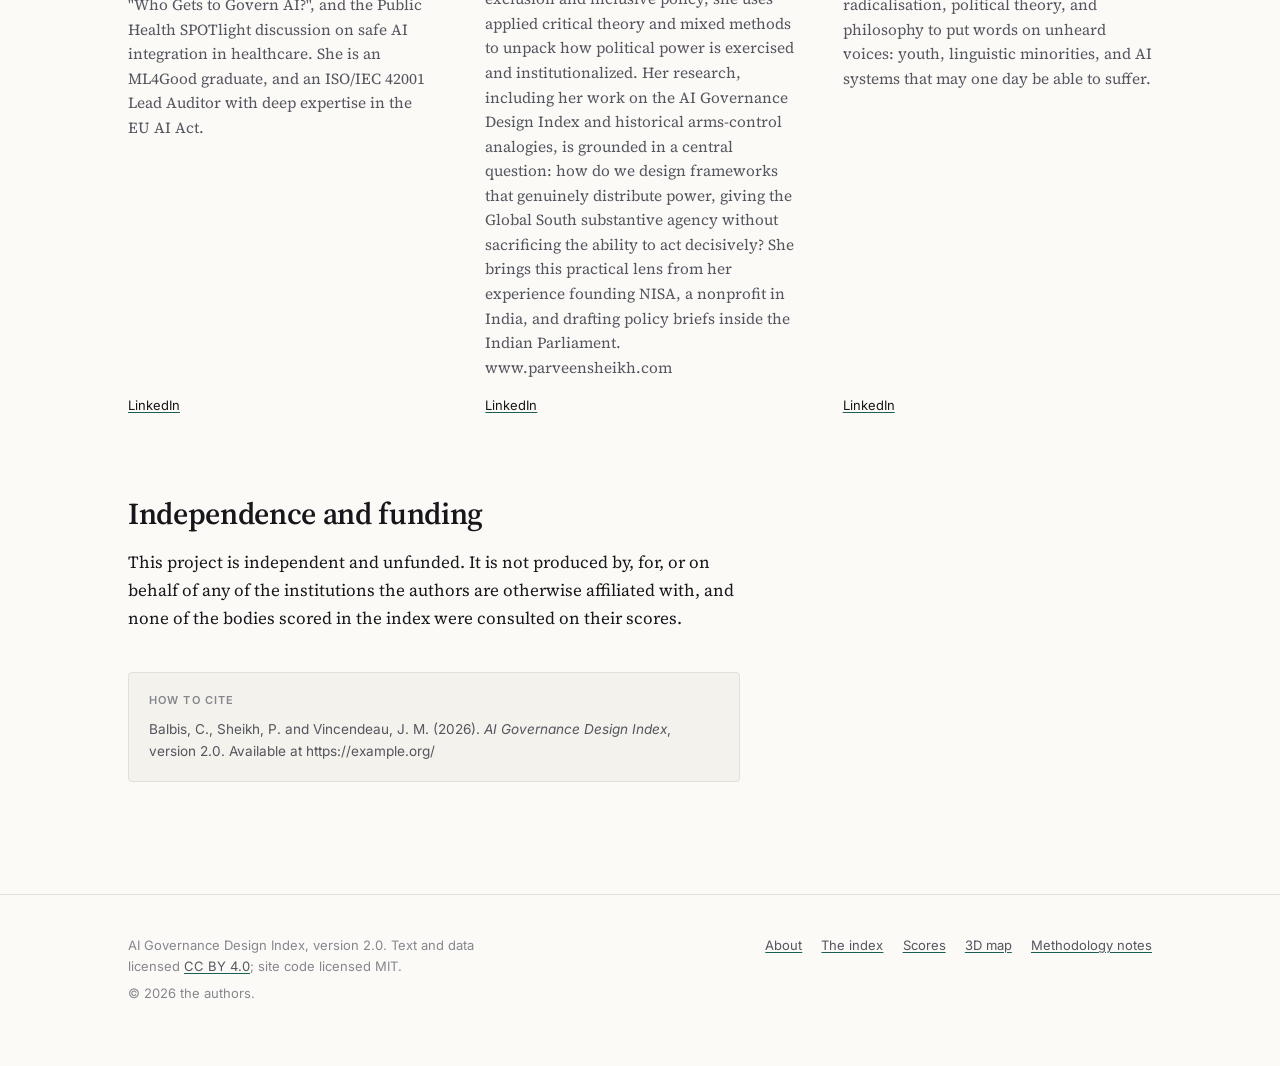
==== commit f4109071: "Add files via upload Add 3D map page" ====
--- a/index.html
+++ b/index.html
@@ -47,6 +47,7 @@
       <a href="index.html" aria-current="page">About</a>
       <a href="rubric.html">The index</a>
       <a href="frameworks.html">Scores</a>
+      <a href="explore.html">3D map</a>
     </nav>
   </div>
 </header>
@@ -210,6 +211,7 @@
       <a href="index.html">About</a>
       <a href="rubric.html">The index</a>
       <a href="frameworks.html">Scores</a>
+      <a href="explore.html">3D map</a>
       <a href="methodology.html">Methodology notes</a>
     </nav>
   </div>
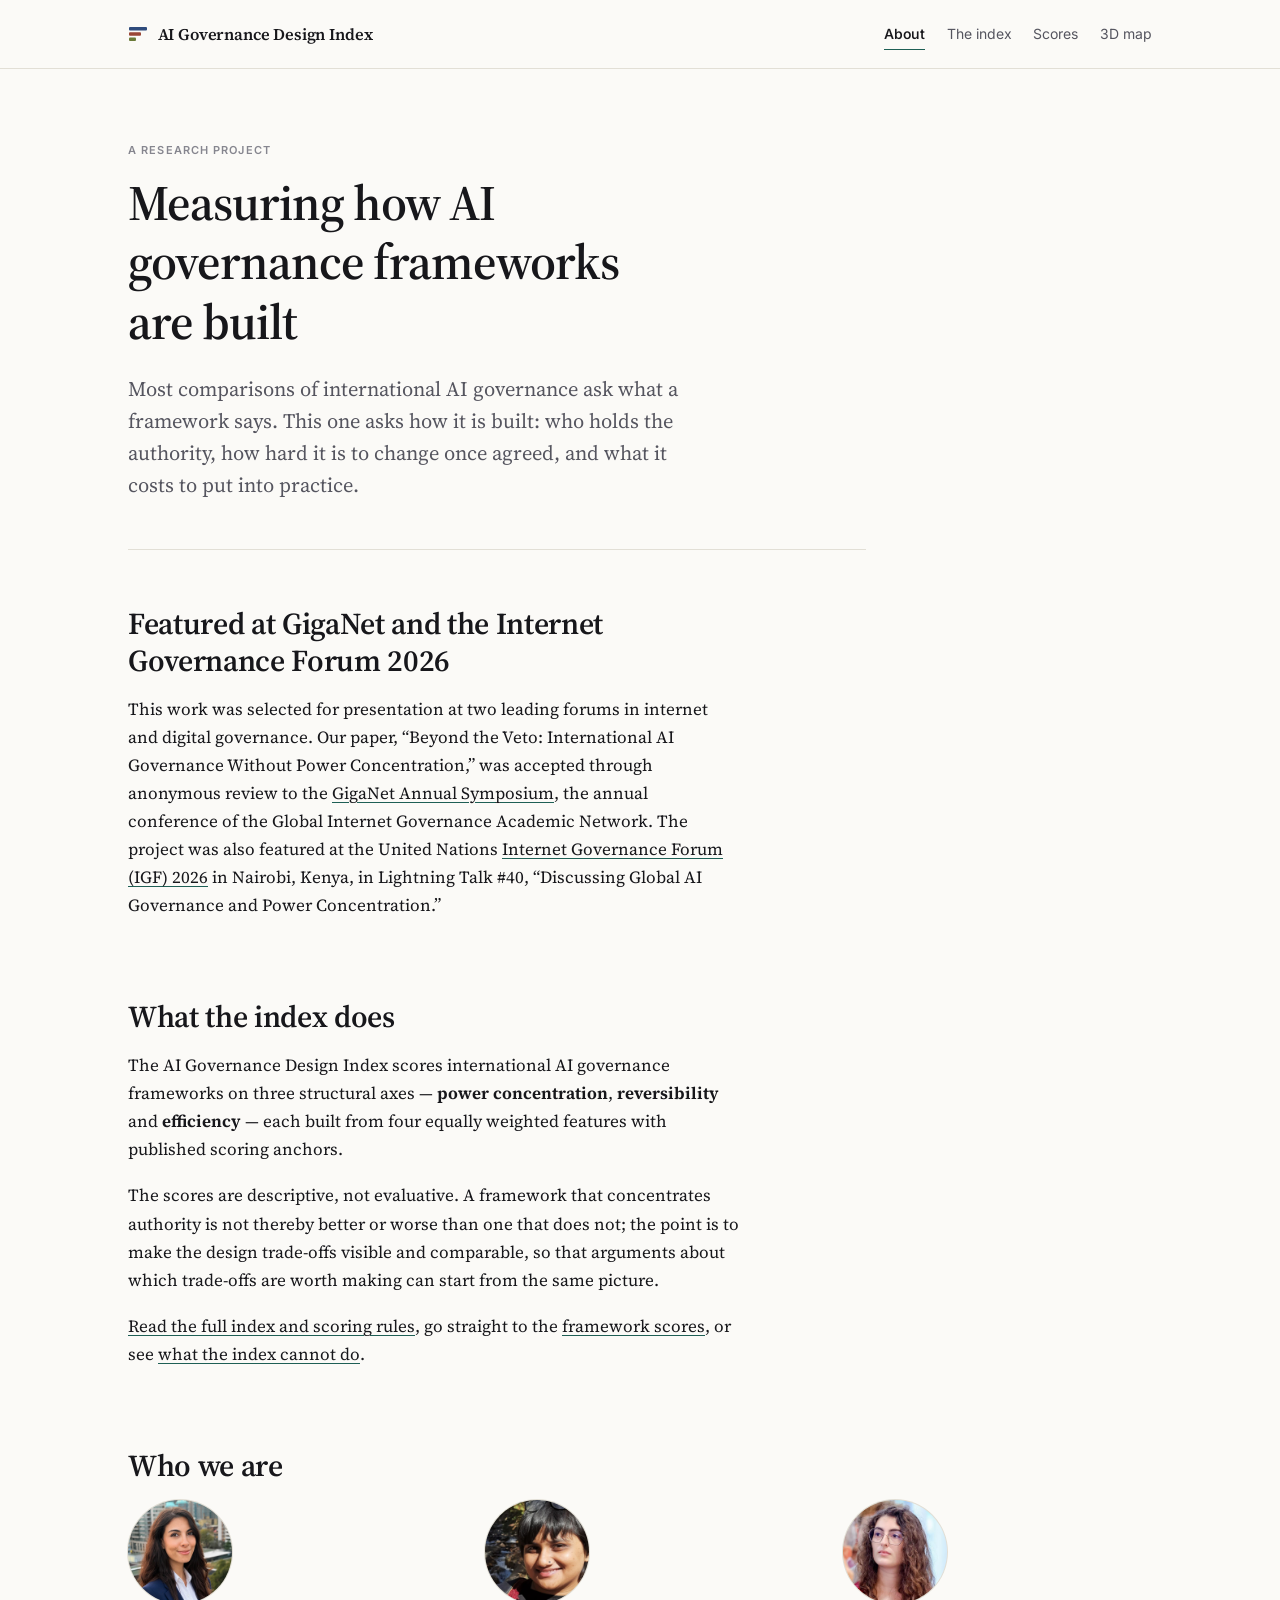
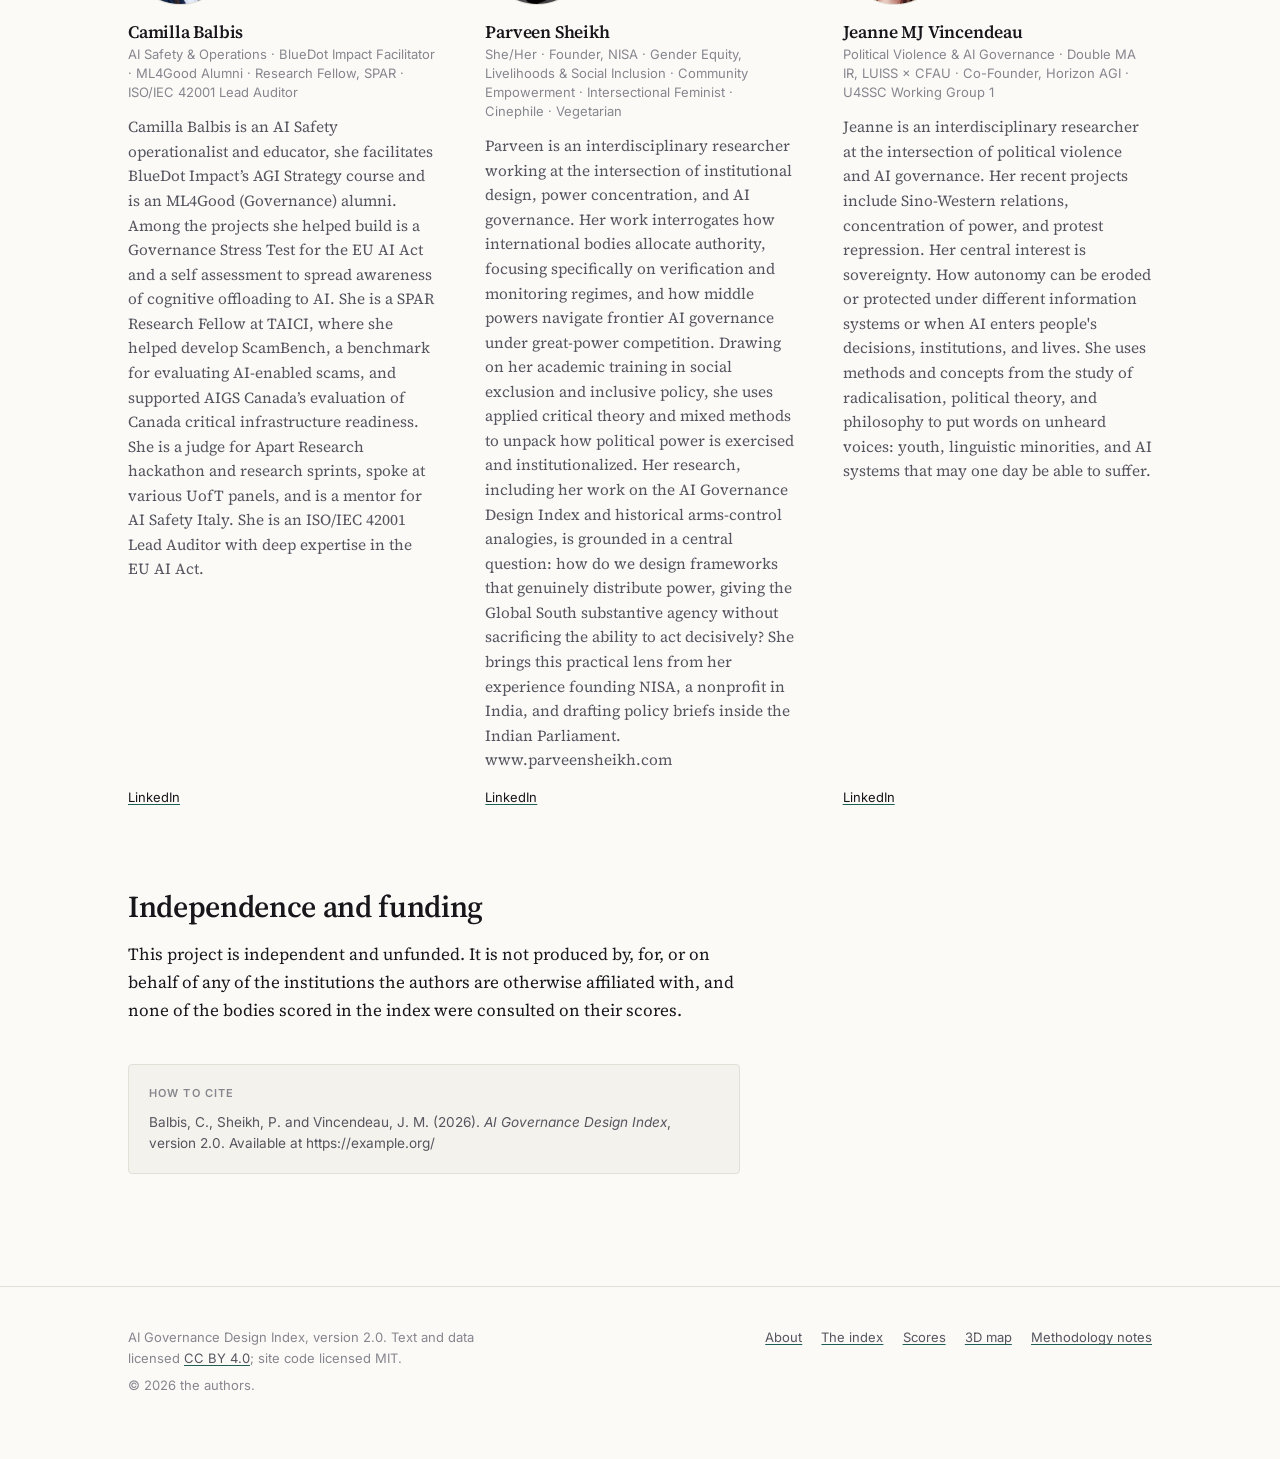
==== commit 0caf22a8: "Add files via upload" ====
--- a/index.html
+++ b/index.html
@@ -67,6 +67,25 @@
     </div>
 
     <!-- ======================================================================
+         FEATURED AT GIGANET AND IGF 2026
+         ====================================================================== -->
+    <section class="prose">
+      <h2>Featured at GigaNet and the Internet Governance Forum 2026</h2>
+      <p>
+        This work was selected for presentation at two leading forums in
+        internet and digital governance. Our paper, “Beyond the Veto:
+        International AI Governance Without Power Concentration,” was accepted
+        through anonymous review to the
+        <a href="https://giga-net.org/giganet-annual-symposium/" rel="noopener">GigaNet Annual Symposium</a>,
+        the annual conference of the Global Internet Governance Academic Network.
+        The project was also featured at the United Nations
+        <a href="https://intgovforum.org/en/dashboard/igf-2026" rel="noopener">Internet Governance Forum (IGF) 2026</a>
+        in Nairobi, Kenya, in Lightning Talk #40, “Discussing Global AI
+        Governance and Power Concentration.”
+      </p>
+    </section>
+
+    <!-- ======================================================================
          ABOUT THE PROJECT
          ====================================================================== -->
     <section class="prose">
@@ -93,8 +112,7 @@
     <!-- ======================================================================
          THE TEAM
          --------------------------------------------------------------------
-         EDIT ME. For each person: replace the name, the role line, the bio,
-         the LinkedIn URL, and the photo.
+         For each person: name, role line, bio, LinkedIn URL and photo.
 
          Photos: put a square image (at least 300 × 300 pixels, JPG or PNG) in
          assets/img/ and change the src="..." below to match its file name.
@@ -107,17 +125,19 @@
         <li class="person">
           <img src="assets/img/camilla-balbis.jpg" alt="Portrait of Camilla Balbis" width="104" height="104">
           <h3>Camilla Balbis</h3>
-          <p class="role">AI Governance &amp; Safety Policy · Research Fellow, SPAR · Researcher, AIGS Canada · ISO/IEC 42001 Lead Auditor</p>
+          <p class="role">AI Safety &amp; Operations · BlueDot Impact Facilitator · ML4Good Alumni · Research Fellow, SPAR · ISO/IEC 42001 Lead Auditor</p>
           <p class="bio">
-            Camilla Balbis works at the intersection of AI governance and
-            security. She is a SPAR Research Fellow at TAICI, where she helped
-            develop ScamBench, a benchmark for evaluating AI-enabled scams, and a
-            Policy Researcher at AIGS Canada, where she researches the country's
-            domestic preparedness for advanced AI systems. She has judged and
-            presented on AI safety work including the Global South Hackathon 2026,
-            where she spoke on "Who Gets to Govern AI?", and the Public Health
-            SPOTlight discussion on safe AI integration in healthcare. She is an ML4Good 
-            graduate, and an ISO/IEC 42001 Lead Auditor with deep expertise in the EU AI Act.
+            Camilla Balbis is an AI Safety operationalist and educator, she
+            facilitates BlueDot Impact’s AGI Strategy course and is an ML4Good
+            (Governance) alumni. Among the projects she helped build is a
+            Governance Stress Test for the EU AI Act and a self assessment to
+            spread awareness of cognitive offloading to AI. She is a SPAR Research
+            Fellow at TAICI, where she helped develop ScamBench, a benchmark for
+            evaluating AI-enabled scams, and supported AIGS Canada’s evaluation of
+            Canada critical infrastructure readiness. She is a judge for Apart
+            Research hackathon and research sprints, spoke at various UofT panels,
+            and is a mentor for AI Safety Italy. She is an ISO/IEC 42001 Lead
+            Auditor with deep expertise in the EU AI Act.
           </p>
           <p class="links">
             <a href="https://www.linkedin.com/in/camillabalbis/" rel="me noopener">LinkedIn</a>
@@ -128,15 +148,13 @@
           <img src="assets/img/parveen-sheikh.jpg" alt="Portrait of Parveen Sheikh" width="104" height="104">
           <h3>Parveen Sheikh</h3>
           <p class="role">She/Her · Founder, NISA · Gender Equity, Livelihoods &amp; Social Inclusion · Community Empowerment · Intersectional Feminist · Cinephile · Vegetarian</p>
-          <!-- EDIT ME: Parveen's bio. Two or three sentences, around 45 words,
-               to match the length of the other two. -->
           <p class="bio">
-            Parveen is an interdisciplinary researcher working at the intersection of institutional design, power concentration, and AI governance. 
-               Her work interrogates how international bodies allocate authority, focusing specifically on verification and monitoring regimes, and how middle powers 
-               navigate frontier AI governance under great-power competition. Drawing on her academic training in social exclusion and inclusive policy, she uses applied 
-               critical theory and mixed methods to unpack how political power is exercised and institutionalized. Her research, including her work on the AI Governance Design Index 
-               and historical arms-control analogies, is grounded in a central question: how do we design frameworks that genuinely distribute power, giving the Global South substantive 
-               agency without sacrificing the ability to act decisively? She brings this practical lens from her experience founding NISA, a nonprofit in India, and drafting policy briefs 
+            Parveen is an interdisciplinary researcher working at the intersection of institutional design, power concentration, and AI governance.
+               Her work interrogates how international bodies allocate authority, focusing specifically on verification and monitoring regimes, and how middle powers
+               navigate frontier AI governance under great-power competition. Drawing on her academic training in social exclusion and inclusive policy, she uses applied
+               critical theory and mixed methods to unpack how political power is exercised and institutionalized. Her research, including her work on the AI Governance Design Index
+               and historical arms-control analogies, is grounded in a central question: how do we design frameworks that genuinely distribute power, giving the Global South substantive
+               agency without sacrificing the ability to act decisively? She brings this practical lens from her experience founding NISA, a nonprofit in India, and drafting policy briefs
                inside the Indian Parliament. www.parveensheikh.com
           </p>
           <p class="links">
@@ -148,16 +166,14 @@
           <img src="assets/img/jeanne-vincendeau.jpg" alt="Portrait of Jeanne MJ Vincendeau" width="104" height="104">
           <h3>Jeanne MJ Vincendeau</h3>
           <p class="role">Political Violence &amp; AI Governance · Double MA IR, LUISS × CFAU · Co-Founder, Horizon AGI · U4SSC Working Group 1</p>
-          <!-- EDIT ME: Jeanne's bio. Two or three sentences, around 45 words,
-               to match the length of the other two. -->
           <p class="bio">
-            Jeanne is an interdisciplinary researcher at the intersection of political 
-            violence and AI governance. Her recent projects include Sino-Western relations, 
-            concentration of power, and protest repression. Her central interest is sovereignty. 
-           How autonomy can be eroded or protected under different information systems or when 
-           AI enters people's decisions, institutions, and lives. She uses methods and concepts 
-           from the study of radicalisation, political theory, and philosophy to put words 
-           on unheard voices: youth, linguistic minorities, and AI systems that may one day 
+            Jeanne is an interdisciplinary researcher at the intersection of political
+            violence and AI governance. Her recent projects include Sino-Western relations,
+            concentration of power, and protest repression. Her central interest is sovereignty.
+           How autonomy can be eroded or protected under different information systems or when
+           AI enters people's decisions, institutions, and lives. She uses methods and concepts
+           from the study of radicalisation, political theory, and philosophy to put words
+           on unheard voices: youth, linguistic minorities, and AI systems that may one day
            be able to suffer.
           </p>
           <p class="links">
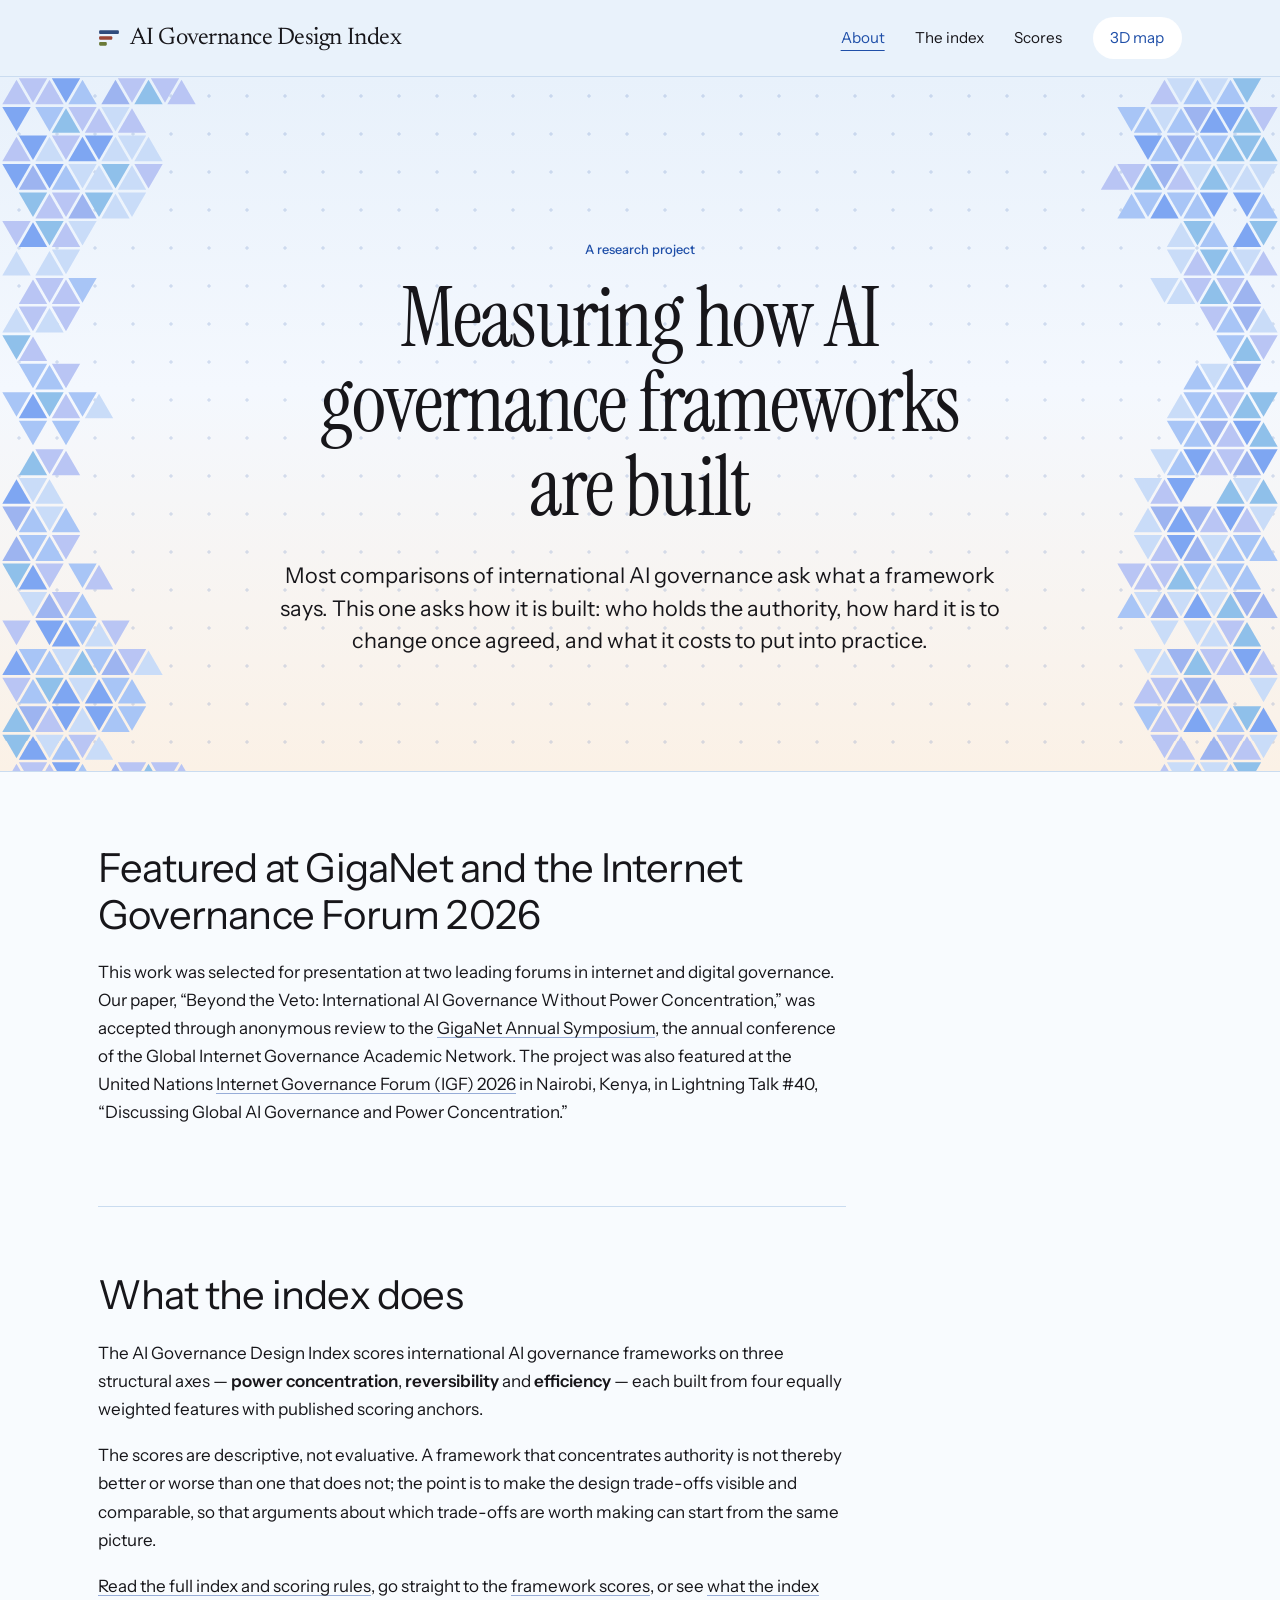
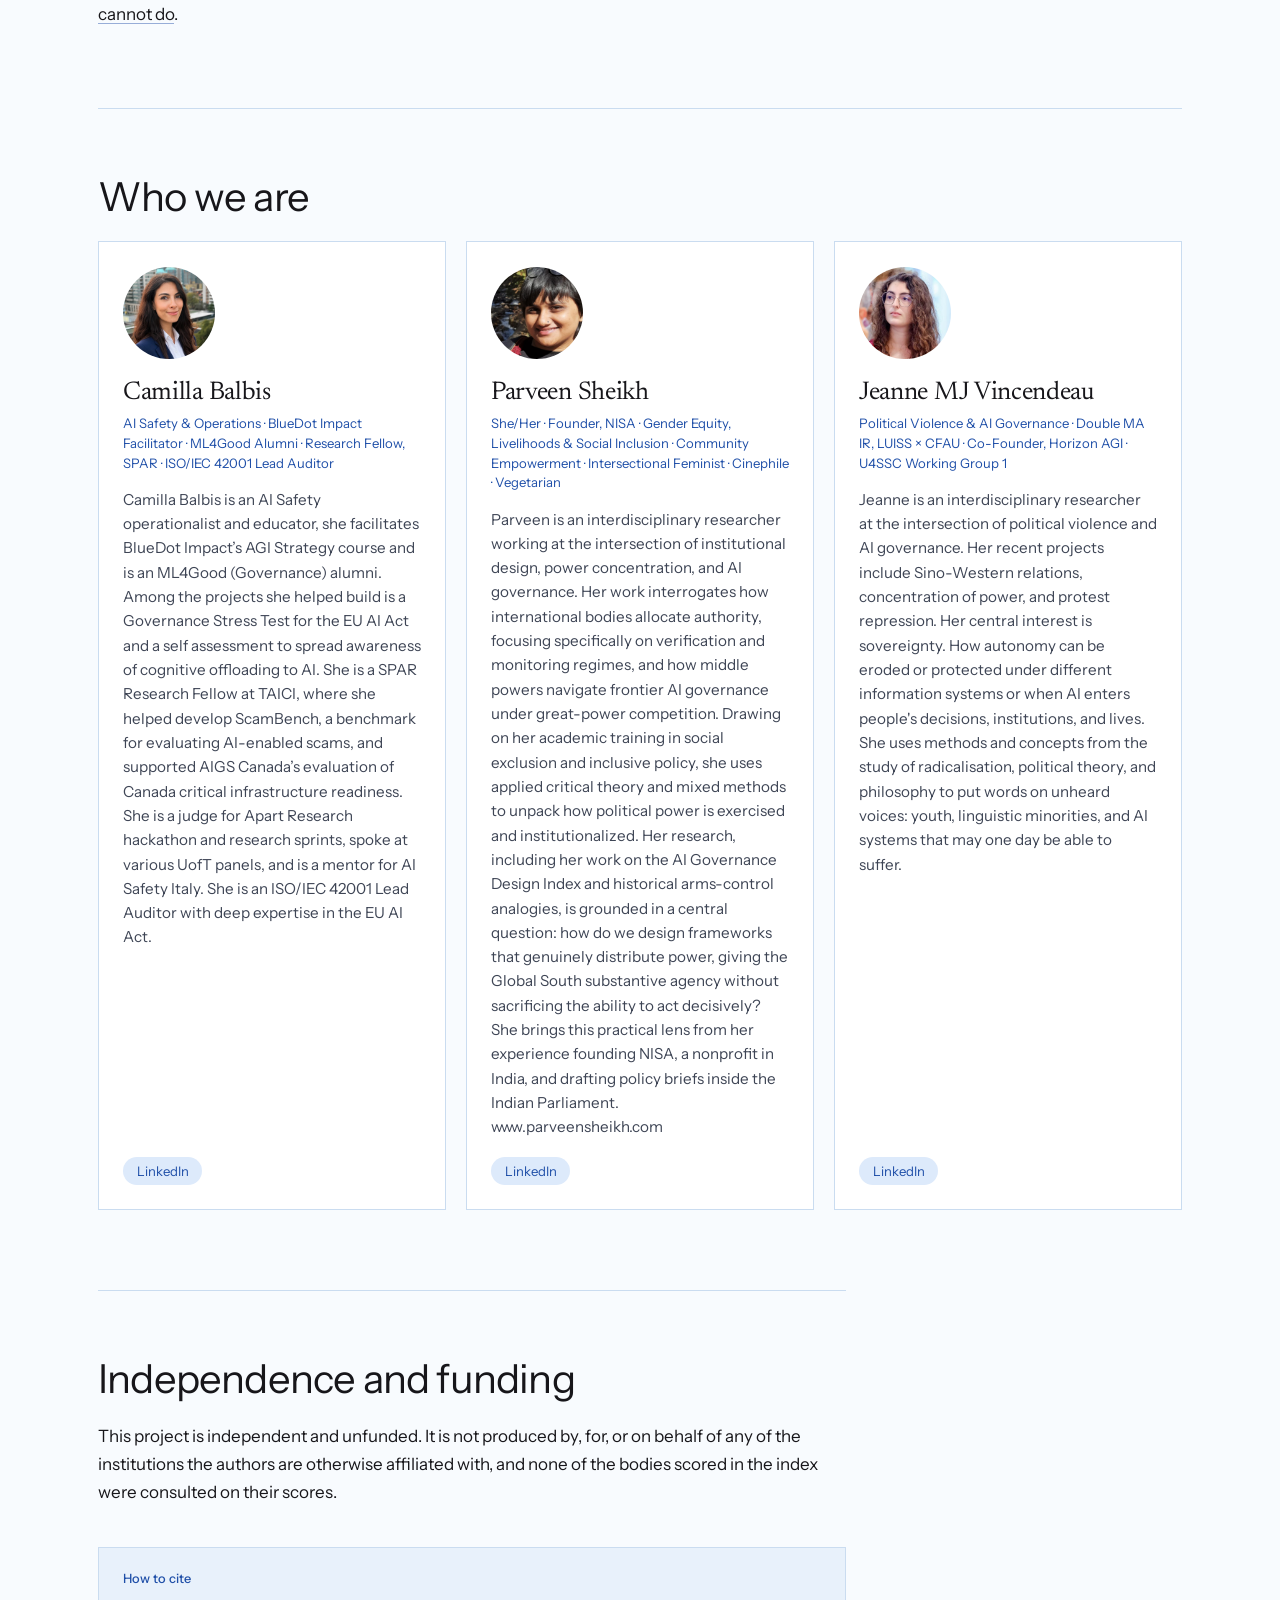
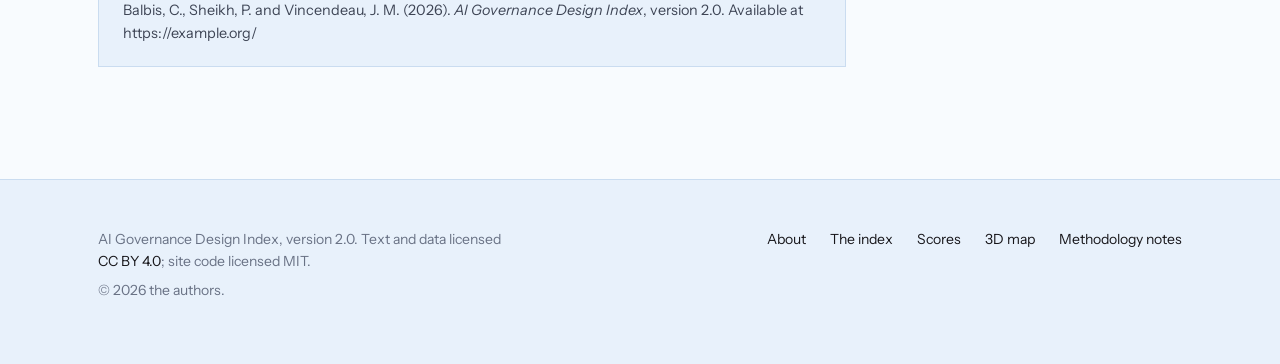
==== commit 3ba77247: "Add files via upload" ====
--- a/index.html
+++ b/index.html
@@ -20,7 +20,7 @@
 <link rel="icon" href="assets/img/favicon.svg" type="image/svg+xml">
 <link rel="preconnect" href="https://fonts.googleapis.com">
 <link rel="preconnect" href="https://fonts.gstatic.com" crossorigin>
-<link href="https://fonts.googleapis.com/css2?family=Inter:wght@400..700&family=Source+Serif+4:opsz,wght@8..60,400..650&display=swap" rel="stylesheet">
+<link href="https://fonts.googleapis.com/css2?family=Instrument+Sans:wght@400..700&family=Instrument+Serif:ital@0;1&family=Newsreader:opsz,wght@6..72,400..500&family=Inter:wght@400..700&display=swap" rel="stylesheet">
 <link rel="stylesheet" href="assets/style.css">
 </head>
 <body>
--- a/assets/style.css
+++ b/assets/style.css
@@ -1,64 +1,65 @@
 /* ==========================================================================
    AI Governance Design Index — stylesheet
    --------------------------------------------------------------------------
-   You almost never need to edit this file. Colours, spacing and type are all
-   set by the variables in the :root block just below, so if you want to
-   change the look, change a value there rather than hunting through the file.
+   You almost never need to edit this file. Colours, type and lines are set by
+   the variables in the :root block just below, so if you want to change the
+   look, change a value there rather than hunting through the file.
+
+   The site is light only, on purpose: it does not switch to a dark theme when
+   a reader's computer is in dark mode.
+
+   Nothing in this file affects the numbers. The score table, the summary
+   cards and the 3D map read their data from the HTML, not from here.
    ========================================================================== */
 
 :root {
-  /* --- Colour: light mode ------------------------------------------------ */
-  --paper:      #FBFAF7;   /* page background        */
-  --paper-2:    #F4F2EC;   /* cards, table stripes   */
-  --ink:        #17171B;   /* main text              */
-  --ink-soft:   #55555F;   /* secondary text         */
-  --ink-faint:  #86868F;   /* captions, meta         */
-  --rule:       #E2DFD6;   /* hairlines              */
-  --rule-soft:  #EDEAE2;
-  --accent:     #1E5F55;   /* links, focus ring      */
-
-  /* Axis colours. Used for the three index axes, consistently, everywhere. */
-  --axis-1:     #2F4B7C;   /* Power Concentration    */
-  --axis-2:     #9A4636;   /* Entrenchment           */
-  --axis-3:     #6A7A38;   /* Implementation Friction*/
-  --axis-1-bg:  #2f4b7c22;
-  --axis-2-bg:  #9a463622;
-  --axis-3-bg:  #6a7a3822;
-
-  --flag:       #8A5A00;   /* provisional / caution  */
-  --flag-bg:    #FDF4E0;
-  --flag-rule:  #E9D5A8;
+  /* --- Colour ------------------------------------------------------------ */
+  --band:       #E8F1FB;   /* header and page-title band (light blue)  */
+  --page:       #F8FBFE;   /* page background                          */
+  --paper:      #FFFFFF;   /* cards, tables, panels                    */
+  --paper-2:    #F0F6FD;   /* tinted areas inside cards, table heads   */
+  --ink:        #17161A;   /* main text                                */
+  --ink-soft:   #3E4555;   /* secondary text                           */
+  --ink-faint:  #697285;   /* captions, meta                           */
+  --rule:       #CADCF0;   /* hairlines and card borders               */
+  --rule-soft:  #E1EBF7;
+  --accent:     #1F4FA8;   /* titles on inner pages, labels, links     */
+  --accent-soft:#DDEAFB;   /* pill buttons                             */
+  --peach:      #FBF1E6;   /* warm glow at the foot of the home band   */
+  --dot:        rgba(31, 79, 168, .16);  /* dot grid in the band        */
+
+  /* Axis colours. Used for the three index axes, consistently, everywhere.
+     If you change these, change AXIS in tools/make-figures.py too. */
+  --axis-1:     #2F4B7C;   /* Power concentration */
+  --axis-2:     #9A4636;   /* Reversibility       */
+  --axis-3:     #6A7A38;   /* Efficiency          */
+  --axis-1-bg:  #2f4b7c1c;
+  --axis-2-bg:  #9a46361c;
+  --axis-3-bg:  #6a7a381c;
+
+  --flag:       #8A5A00;   /* provisional / caution */
+  --flag-bg:    #FFF6E2;
+  --flag-rule:  #F0DDB0;
 
   /* --- Type -------------------------------------------------------------- */
-  --serif: "Source Serif 4", "Iowan Old Style", Georgia, "Times New Roman", serif;
-  --sans:  "Inter", system-ui, -apple-system, "Segoe UI", Helvetica, Arial, sans-serif;
+  --display: "Instrument Serif", "Iowan Old Style", Georgia, "Times New Roman", serif;  /* big page titles */
+  --title:   "Newsreader", "Iowan Old Style", Georgia, "Times New Roman", serif;        /* card titles, site name */
+  --sans:    "Instrument Sans", "Inter", system-ui, -apple-system, "Segoe UI", Helvetica, Arial, sans-serif;  /* text, section headings */
+  --data:    "Inter", system-ui, -apple-system, "Segoe UI", Helvetica, Arial, sans-serif;  /* tables and numbers */
+  --serif:   var(--display);  /* kept so older markup that asks for it still works */
+
+  /* --- Shape ------------------------------------------------------------- */
+  /* Square corners and hairline borders. The 3D map page reads these two. */
+  --radius:  0px;
+  --shadow:  0 0 0 1px var(--rule);
 
   /* --- Layout ------------------------------------------------------------ */
   --measure: 68ch;   /* comfortable reading width */
-  --wide:    1120px; /* width for tables and figures */
+  --wide:    1180px; /* width for tables and figures */
   --gutter:  clamp(1.25rem, 5vw, 3rem);
-}
-
-@media (prefers-color-scheme: dark) {
-  :root:not([data-theme="light"]) {
-    --paper:     #131317;
-    --paper-2:   #1C1C22;
-    --ink:       #ECEBE6;
-    --ink-soft:  #ABABB4;
-    --ink-faint: #83838D;
-    --rule:      #2E2E36;
-    --rule-soft: #24242B;
-    --accent:    #6FBFAE;
-    --axis-1:    #8AA8DA;
-    --axis-2:    #DE9382;
-    --axis-3:    #B7C77C;
-    --axis-1-bg: #8aa8da26;
-    --axis-2-bg: #de938226;
-    --axis-3-bg: #b7c77c26;
-    --flag:      #E7BE6A;
-    --flag-bg:   #241E10;
-    --flag-rule: #4A3C1C;
-  }
+  --main-top: clamp(2.5rem, 6vw, 4.5rem);
+
+  color-scheme: light;
 }
 
 /* ==========================================================================
@@ -67,48 +68,58 @@
 
 *, *::before, *::after { box-sizing: border-box; }
 
-html { -webkit-text-size-adjust: 100%; scroll-behavior: smooth; }
+html { -webkit-text-size-adjust: 100%; scroll-behavior: smooth; background: var(--page); }
 @media (prefers-reduced-motion: reduce) { html { scroll-behavior: auto; } }
 
 body {
   margin: 0;
-  background: var(--paper);
+  background: var(--page);
   color: var(--ink);
-  font-family: var(--serif);
+  font-family: var(--sans);
   font-size: 1.0625rem;
   line-height: 1.65;
+  overflow-x: clip;
   font-synthesis-weight: none;
   -webkit-font-smoothing: antialiased;
-}
-
-h1, h2, h3, h4 { font-family: var(--serif); font-weight: 600; line-height: 1.2; margin: 0 0 .5em; letter-spacing: -0.011em; }
-h1 { font-size: clamp(2rem, 1.4rem + 2.6vw, 3.1rem); letter-spacing: -0.02em; }
-h2 { font-size: clamp(1.4rem, 1.15rem + 1.1vw, 1.9rem); margin-top: 2.6em; }
-h3 { font-size: 1.16rem; margin-top: 2em; }
+  -moz-osx-font-smoothing: grayscale;
+}
+
+/* Section headings: plain sans, regular weight, large. */
+h1, h2, h3, h4 { margin: 0 0 .5em; color: var(--ink); }
+h2, h4 { font-family: var(--sans); font-weight: 400; line-height: 1.18; letter-spacing: -0.02em; }
+h2 { font-size: clamp(1.75rem, 1.25rem + 1.6vw, 2.5rem); margin-top: 2.2em; }
+/* Big titles and card titles: the serif. */
+h1 { font-family: var(--display); font-weight: 400; font-size: clamp(2.8rem, 1.6rem + 4.6vw, 5.2rem); line-height: 1.02; letter-spacing: -0.02em; }
+h3 { font-family: var(--title); font-weight: 400; font-size: 1.45rem; line-height: 1.22; letter-spacing: -0.012em; margin-top: 1.7em; }
 h2:first-child, h3:first-child { margin-top: 0; }
 
 p { margin: 0 0 1.1em; }
 p:last-child { margin-bottom: 0; }
 
-a { color: inherit; text-decoration: underline; text-decoration-color: var(--accent); text-underline-offset: 0.18em; text-decoration-thickness: 1px; }
-a:hover { color: var(--accent); }
+a {
+  color: inherit; text-decoration: underline;
+  text-decoration-color: color-mix(in srgb, var(--accent) 45%, transparent);
+  text-underline-offset: 0.2em; text-decoration-thickness: 1px;
+  transition: color .15s, text-decoration-color .15s, background-color .15s;
+}
+a:hover { color: var(--accent); text-decoration-color: var(--accent); }
 a:focus-visible, button:focus-visible, summary:focus-visible {
   outline: 2px solid var(--accent); outline-offset: 3px; border-radius: 2px;
 }
 
-strong { font-weight: 650; }
+strong { font-weight: 600; }
+em { font-style: italic; }
 hr { border: 0; border-top: 1px solid var(--rule); margin: 3rem 0; }
 
-::selection { background: var(--axis-1-bg); }
-
-/* Small-caps label used above sections and in metadata */
+::selection { background: var(--accent-soft); }
+
+/* Small label used above sections and in metadata */
 .label {
   font-family: var(--sans);
-  font-size: .688rem;
-  font-weight: 600;
-  letter-spacing: .1em;
-  text-transform: uppercase;
-  color: var(--ink-faint);
+  font-size: .8rem;
+  font-weight: 500;
+  letter-spacing: 0;
+  color: var(--accent);
 }
 
 .skip-link {
@@ -126,57 +137,130 @@
 .prose { max-width: var(--measure); }
 .prose-wide { max-width: 82ch; }
 
-main { padding-block: clamp(2.5rem, 6vw, 4.5rem) clamp(4rem, 9vw, 7rem); }
-
-/* Space between consecutive top-level sections. Section headings reset their
-   own top margin (h2:first-child), so the gap belongs to the section. */
+main { padding-block: var(--main-top) clamp(4rem, 9vw, 7rem); }
+
+/* Space between top-level sections, with a hairline between them. */
 main section + section,
 main nav + section,
-main section + nav { margin-top: clamp(3rem, 6.5vw, 5rem); }
+main section + nav {
+  margin-top: clamp(3rem, 6.5vw, 5rem);
+}
+main .wrap > section + section:not(.axis) {
+  border-top: 1px solid var(--rule); padding-top: clamp(2.5rem, 5vw, 4rem);
+}
 
 /* ==========================================================================
    Header / navigation
    ========================================================================== */
 
 .site-header {
+  background: color-mix(in srgb, var(--band) 92%, transparent);
+  backdrop-filter: saturate(1.3) blur(10px);
+  -webkit-backdrop-filter: saturate(1.3) blur(10px);
   border-bottom: 1px solid var(--rule);
-  background: color-mix(in srgb, var(--paper) 88%, transparent);
-  backdrop-filter: saturate(1.6) blur(8px);
   position: sticky; top: 0; z-index: 50;
 }
 .site-header .wrap {
   display: flex; align-items: center; gap: 1.5rem;
-  min-height: 68px; flex-wrap: wrap;
+  min-height: 76px; flex-wrap: wrap;
 }
 .brand {
-  font-family: var(--serif); font-weight: 600; font-size: 1.02rem;
-  text-decoration: none; letter-spacing: -0.01em; line-height: 1.25;
-  display: flex; align-items: center; gap: .6rem; margin-right: auto;
-}
-.brand:hover { color: inherit; }
+  font-family: var(--title); font-weight: 400; font-size: 1.5rem;
+  text-decoration: none; letter-spacing: -0.02em; line-height: 1.1;
+  display: flex; align-items: center; gap: .6rem; margin-right: auto; color: var(--ink);
+}
+.brand:hover { color: var(--ink); }
 .brand .mark { flex: none; }
-.brand .mark svg { display: block; }
-
-.site-nav { display: flex; gap: 1.35rem; font-family: var(--sans); font-size: .875rem; }
-.site-nav a {
-  text-decoration: none; color: var(--ink-soft); padding: .25rem 0;
-  border-bottom: 1.5px solid transparent;
-}
-.site-nav a:hover { color: var(--ink); }
-.site-nav a[aria-current="page"] { color: var(--ink); border-bottom-color: var(--accent); font-weight: 550; }
-
-/* ==========================================================================
-   Page opener
-   ========================================================================== */
-
-.opener { margin-bottom: clamp(2.5rem, 5vw, 3.5rem); }
-.opener .label { display: block; margin-bottom: .9rem; }
-.opener h1 { margin-bottom: .45em; max-width: 20ch; }
+.brand .mark svg { display: block; width: 22px; height: 22px; }
+
+.site-nav { display: flex; align-items: center; gap: .3rem 1.9rem; font-family: var(--sans); font-size: .95rem; flex-wrap: wrap; }
+.site-nav a { text-decoration: none; color: var(--ink); padding: .3rem 0; }
+.site-nav a:hover { color: var(--accent); }
+.site-nav a[aria-current="page"] { color: var(--accent); text-decoration: underline; text-underline-offset: .45em; text-decoration-thickness: 1px; }
+/* The last menu item is shown as a white pill, like a call to action. */
+.site-nav a:last-child {
+  background: var(--paper); color: var(--accent);
+  border-radius: 999px; padding: .5rem 1.1rem; text-decoration: none;
+}
+.site-nav a:last-child:hover { background: var(--accent-soft); }
+.site-nav a:last-child[aria-current="page"] { background: var(--accent); color: var(--paper); }
+
+/* ==========================================================================
+   Page opener — the tinted band at the top of every page
+   ========================================================================== */
+
+.opener.prose, .opener.prose-wide { max-width: none; }
+.opener {
+  position: relative; isolation: isolate;
+  padding-bottom: clamp(2.5rem, 5vw, 4rem);
+  margin-bottom: clamp(3rem, 6vw, 4.5rem);
+}
+.opener::before {
+  content: ""; position: absolute; z-index: -1;
+  top: calc(-1 * var(--main-top)); bottom: 0;
+  left: 50%; width: 100vw; transform: translateX(-50%);
+  border-bottom: 1px solid var(--rule);
+  background: url("data:image/svg+xml,%3Csvg xmlns='http://www.w3.org/2000/svg' viewBox='0 0 1440 320' preserveAspectRatio='xMaxYMid slice'%3E%3Cg fill='none' stroke='%23BFD4EE' stroke-width='1'%3E%3Ccircle cx='1360' cy='160' r='900'/%3E%3Cline x1='940' y1='-10' x2='1290' y2='330'/%3E%3Cline x1='1210' y1='-10' x2='860' y2='330'/%3E%3C/g%3E%3C/svg%3E") right center / auto 100% no-repeat, var(--band);
+}
+.opener .label { display: block; margin-bottom: 1rem; }
+.opener h1 { margin-bottom: .35em; max-width: 16ch; color: var(--accent); }
 .lede {
-  font-size: clamp(1.1rem, 1.02rem + .35vw, 1.28rem);
-  line-height: 1.55; color: var(--ink-soft); max-width: 56ch; margin: 0;
-}
-.opener-rule { border: 0; border-top: 1px solid var(--rule); margin: clamp(2rem, 4vw, 3rem) 0 0; }
+  font-size: clamp(1.12rem, 1.02rem + .45vw, 1.35rem);
+  line-height: 1.5; color: var(--ink-soft); max-width: 54ch; margin: 0;
+}
+.opener-rule { display: none; }
+
+/* Home page (the one with the team) and 404: a centred hero over a dot grid,
+   framed by two columns of triangles, one down each side. */
+body:has(.people) .opener, .opener.prose {
+  --tri-col: min(calc(17vw - 20px), 250px);   /* width of each triangle column */
+  text-align: center;
+  padding-top: clamp(2.5rem, 7vw, 6rem);
+  padding-bottom: clamp(4rem, 9vw, 7.5rem);
+}
+/* The text never runs under the columns: it narrows as they widen. */
+body:has(.people) .opener h1, .opener.prose h1 {
+  color: var(--ink); margin-inline: auto;
+  max-width: min(17ch, calc(100vw - 2 * var(--tri-col) - 4rem));
+}
+body:has(.people) .opener .lede, .opener.prose .lede {
+  margin-inline: auto; color: var(--ink);
+  max-width: min(54ch, calc(100vw - 2 * var(--tri-col) - 4rem));
+}
+body:has(.people) .opener::before, .opener.prose::before {
+  border-bottom-color: var(--rule);
+  background:
+    url("data:image/svg+xml,%3Csvg xmlns='http://www.w3.org/2000/svg' viewBox='0 0 240 831.4' preserveAspectRatio='xMidYMin meet'%3E%3Cpolygon points='2.8,33.0 20.0,3.2 37.2,33.0' fill='%23B9C5F4'/%3E%3Cpolygon points='22.8,1.6 57.2,1.6 40.0,31.4' fill='%23B9C5F4'/%3E%3Cpolygon points='42.8,33.0 60.0,3.2 77.2,33.0' fill='%23B9C5F4'/%3E%3Cpolygon points='62.8,1.6 97.2,1.6 80.0,31.4' fill='%237EA6F2'/%3E%3Cpolygon points='82.8,33.0 100.0,3.2 117.2,33.0' fill='%23A8C5F6'/%3E%3Cpolygon points='122.8,33.0 140.0,3.2 157.2,33.0' fill='%239DB4F0'/%3E%3Cpolygon points='142.8,1.6 177.2,1.6 160.0,31.4' fill='%23B9C5F4'/%3E%3Cpolygon points='162.8,33.0 180.0,3.2 197.2,33.0' fill='%238FC0EA'/%3E%3Cpolygon points='182.8,1.6 217.2,1.6 200.0,31.4' fill='%23B9C5F4'/%3E%3Cpolygon points='202.8,33.0 220.0,3.2 237.2,33.0' fill='%23B9C5F4'/%3E%3Cpolygon points='2.8,36.3 37.2,36.3 20.0,66.0' fill='%237EA6F2'/%3E%3Cpolygon points='42.8,36.3 77.2,36.3 60.0,66.0' fill='%23A8C5F6'/%3E%3Cpolygon points='62.8,67.7 80.0,37.9 97.2,67.7' fill='%238FC0EA'/%3E%3Cpolygon points='82.8,36.3 117.2,36.3 100.0,66.0' fill='%23B9C5F4'/%3E%3Cpolygon points='102.8,67.7 120.0,37.9 137.2,67.7' fill='%23B9C5F4'/%3E%3Cpolygon points='122.8,36.3 157.2,36.3 140.0,66.0' fill='%23C9DCF8'/%3E%3Cpolygon points='142.8,67.7 160.0,37.9 177.2,67.7' fill='%23B9C5F4'/%3E%3Cpolygon points='2.8,102.3 20.0,72.5 37.2,102.3' fill='%23B9C5F4'/%3E%3Cpolygon points='22.8,70.9 57.2,70.9 40.0,100.7' fill='%237EA6F2'/%3E%3Cpolygon points='42.8,102.3 60.0,72.5 77.2,102.3' fill='%23C9DCF8'/%3E%3Cpolygon points='62.8,70.9 97.2,70.9 80.0,100.7' fill='%23B9C5F4'/%3E%3Cpolygon points='82.8,102.3 100.0,72.5 117.2,102.3' fill='%237EA6F2'/%3E%3Cpolygon points='102.8,70.9 137.2,70.9 120.0,100.7' fill='%237EA6F2'/%3E%3Cpolygon points='122.8,102.3 140.0,72.5 157.2,102.3' fill='%23C9DCF8'/%3E%3Cpolygon points='142.8,70.9 177.2,70.9 160.0,100.7' fill='%23C9DCF8'/%3E%3Cpolygon points='162.8,102.3 180.0,72.5 197.2,102.3' fill='%23C9DCF8'/%3E%3Cpolygon points='2.8,105.5 37.2,105.5 20.0,135.3' fill='%237EA6F2'/%3E%3Cpolygon points='22.8,136.9 40.0,107.2 57.2,136.9' fill='%239DB4F0'/%3E%3Cpolygon points='42.8,105.5 77.2,105.5 60.0,135.3' fill='%237EA6F2'/%3E%3Cpolygon points='62.8,136.9 80.0,107.2 97.2,136.9' fill='%23A8C5F6'/%3E%3Cpolygon points='82.8,105.5 117.2,105.5 100.0,135.3' fill='%23C9DCF8'/%3E%3Cpolygon points='102.8,136.9 120.0,107.2 137.2,136.9' fill='%23C9DCF8'/%3E%3Cpolygon points='122.8,105.5 157.2,105.5 140.0,135.3' fill='%238FC0EA'/%3E%3Cpolygon points='142.8,136.9 160.0,107.2 177.2,136.9' fill='%23C9DCF8'/%3E%3Cpolygon points='162.8,105.5 197.2,105.5 180.0,135.3' fill='%23B9C5F4'/%3E%3Cpolygon points='22.8,140.2 57.2,140.2 40.0,170.0' fill='%238FC0EA'/%3E%3Cpolygon points='42.8,171.6 60.0,141.8 77.2,171.6' fill='%23B9C5F4'/%3E%3Cpolygon points='62.8,140.2 97.2,140.2 80.0,170.0' fill='%23B9C5F4'/%3E%3Cpolygon points='82.8,171.6 100.0,141.8 117.2,171.6' fill='%239DB4F0'/%3E%3Cpolygon points='102.8,140.2 137.2,140.2 120.0,170.0' fill='%238FC0EA'/%3E%3Cpolygon points='122.8,171.6 140.0,141.8 157.2,171.6' fill='%23C9DCF8'/%3E%3Cpolygon points='142.8,140.2 177.2,140.2 160.0,170.0' fill='%23C9DCF8'/%3E%3Cpolygon points='2.8,174.8 37.2,174.8 20.0,204.6' fill='%23B9C5F4'/%3E%3Cpolygon points='22.8,206.2 40.0,176.4 57.2,206.2' fill='%237EA6F2'/%3E%3Cpolygon points='42.8,174.8 77.2,174.8 60.0,204.6' fill='%238FC0EA'/%3E%3Cpolygon points='62.8,206.2 80.0,176.4 97.2,206.2' fill='%23B9C5F4'/%3E%3Cpolygon points='82.8,174.8 117.2,174.8 100.0,204.6' fill='%23C9DCF8'/%3E%3Cpolygon points='2.8,240.9 20.0,211.1 37.2,240.9' fill='%23C9DCF8'/%3E%3Cpolygon points='42.8,240.9 60.0,211.1 77.2,240.9' fill='%23C9DCF8'/%3E%3Cpolygon points='62.8,209.5 97.2,209.5 80.0,239.3' fill='%23C9DCF8'/%3E%3Cpolygon points='22.8,275.5 40.0,245.7 57.2,275.5' fill='%23B9C5F4'/%3E%3Cpolygon points='42.8,244.1 77.2,244.1 60.0,273.9' fill='%23B9C5F4'/%3E%3Cpolygon points='62.8,275.5 80.0,245.7 97.2,275.5' fill='%23B9C5F4'/%3E%3Cpolygon points='82.8,244.1 117.2,244.1 100.0,273.9' fill='%23A8C5F6'/%3E%3Cpolygon points='2.8,310.2 20.0,280.4 37.2,310.2' fill='%23C9DCF8'/%3E%3Cpolygon points='22.8,278.7 57.2,278.7 40.0,308.5' fill='%23B9C5F4'/%3E%3Cpolygon points='42.8,310.2 60.0,280.4 77.2,310.2' fill='%23C9DCF8'/%3E%3Cpolygon points='62.8,278.7 97.2,278.7 80.0,308.5' fill='%23B9C5F4'/%3E%3Cpolygon points='2.8,313.4 37.2,313.4 20.0,343.2' fill='%238FC0EA'/%3E%3Cpolygon points='22.8,344.8 40.0,315.0 57.2,344.8' fill='%23B9C5F4'/%3E%3Cpolygon points='22.8,348.0 57.2,348.0 40.0,377.8' fill='%23A8C5F6'/%3E%3Cpolygon points='42.8,379.4 60.0,349.6 77.2,379.4' fill='%23A8C5F6'/%3E%3Cpolygon points='62.8,348.0 97.2,348.0 80.0,377.8' fill='%23B9C5F4'/%3E%3Cpolygon points='2.8,382.7 37.2,382.7 20.0,412.5' fill='%23A8C5F6'/%3E%3Cpolygon points='22.8,414.1 40.0,384.3 57.2,414.1' fill='%237EA6F2'/%3E%3Cpolygon points='42.8,382.7 77.2,382.7 60.0,412.5' fill='%238FC0EA'/%3E%3Cpolygon points='62.8,414.1 80.0,384.3 97.2,414.1' fill='%23B9C5F4'/%3E%3Cpolygon points='82.8,382.7 117.2,382.7 100.0,412.5' fill='%23A8C5F6'/%3E%3Cpolygon points='102.8,414.1 120.0,384.3 137.2,414.1' fill='%23C9DCF8'/%3E%3Cpolygon points='22.8,417.3 57.2,417.3 40.0,447.1' fill='%23A8C5F6'/%3E%3Cpolygon points='62.8,417.3 97.2,417.3 80.0,447.1' fill='%23A8C5F6'/%3E%3Cpolygon points='22.8,483.4 40.0,453.6 57.2,483.4' fill='%238FC0EA'/%3E%3Cpolygon points='42.8,451.9 77.2,451.9 60.0,481.7' fill='%23B9C5F4'/%3E%3Cpolygon points='62.8,483.4 80.0,453.6 97.2,483.4' fill='%23B9C5F4'/%3E%3Cpolygon points='2.8,518.0 20.0,488.2 37.2,518.0' fill='%237EA6F2'/%3E%3Cpolygon points='22.8,486.6 57.2,486.6 40.0,516.4' fill='%23C9DCF8'/%3E%3Cpolygon points='42.8,518.0 60.0,488.2 77.2,518.0' fill='%23C9DCF8'/%3E%3Cpolygon points='2.8,521.2 37.2,521.2 20.0,551.0' fill='%239DB4F0'/%3E%3Cpolygon points='22.8,552.6 40.0,522.8 57.2,552.6' fill='%23A8C5F6'/%3E%3Cpolygon points='42.8,521.2 77.2,521.2 60.0,551.0' fill='%23C9DCF8'/%3E%3Cpolygon points='62.8,552.6 80.0,522.8 97.2,552.6' fill='%23A8C5F6'/%3E%3Cpolygon points='2.8,587.3 20.0,557.5 37.2,587.3' fill='%239DB4F0'/%3E%3Cpolygon points='22.8,555.9 57.2,555.9 40.0,585.7' fill='%23A8C5F6'/%3E%3Cpolygon points='42.8,587.3 60.0,557.5 77.2,587.3' fill='%23A8C5F6'/%3E%3Cpolygon points='62.8,555.9 97.2,555.9 80.0,585.7' fill='%23B9C5F4'/%3E%3Cpolygon points='2.8,590.5 37.2,590.5 20.0,620.3' fill='%238FC0EA'/%3E%3Cpolygon points='22.8,621.9 40.0,592.1 57.2,621.9' fill='%237EA6F2'/%3E%3Cpolygon points='42.8,590.5 77.2,590.5 60.0,620.3' fill='%23B9C5F4'/%3E%3Cpolygon points='82.8,590.5 117.2,590.5 100.0,620.3' fill='%23A8C5F6'/%3E%3Cpolygon points='102.8,621.9 120.0,592.1 137.2,621.9' fill='%23B9C5F4'/%3E%3Cpolygon points='22.8,625.2 57.2,625.2 40.0,654.9' fill='%23C9DCF8'/%3E%3Cpolygon points='42.8,656.6 60.0,626.8 77.2,656.6' fill='%239DB4F0'/%3E%3Cpolygon points='62.8,625.2 97.2,625.2 80.0,654.9' fill='%23B9C5F4'/%3E%3Cpolygon points='82.8,656.6 100.0,626.8 117.2,656.6' fill='%23A8C5F6'/%3E%3Cpolygon points='2.8,659.8 37.2,659.8 20.0,689.6' fill='%23B9C5F4'/%3E%3Cpolygon points='42.8,659.8 77.2,659.8 60.0,689.6' fill='%237EA6F2'/%3E%3Cpolygon points='62.8,691.2 80.0,661.4 97.2,691.2' fill='%237EA6F2'/%3E%3Cpolygon points='82.8,659.8 117.2,659.8 100.0,689.6' fill='%23A8C5F6'/%3E%3Cpolygon points='102.8,691.2 120.0,661.4 137.2,691.2' fill='%23C9DCF8'/%3E%3Cpolygon points='122.8,659.8 157.2,659.8 140.0,689.6' fill='%23B9C5F4'/%3E%3Cpolygon points='2.8,725.8 20.0,696.1 37.2,725.8' fill='%237EA6F2'/%3E%3Cpolygon points='22.8,694.4 57.2,694.4 40.0,724.2' fill='%23A8C5F6'/%3E%3Cpolygon points='42.8,725.8 60.0,696.1 77.2,725.8' fill='%23A8C5F6'/%3E%3Cpolygon points='62.8,694.4 97.2,694.4 80.0,724.2' fill='%23C9DCF8'/%3E%3Cpolygon points='82.8,725.8 100.0,696.1 117.2,725.8' fill='%238FC0EA'/%3E%3Cpolygon points='102.8,694.4 137.2,694.4 120.0,724.2' fill='%23A8C5F6'/%3E%3Cpolygon points='122.8,725.8 140.0,696.1 157.2,725.8' fill='%239DB4F0'/%3E%3Cpolygon points='142.8,694.4 177.2,694.4 160.0,724.2' fill='%23B9C5F4'/%3E%3Cpolygon points='162.8,725.8 180.0,696.1 197.2,725.8' fill='%23C9DCF8'/%3E%3Cpolygon points='2.8,729.1 37.2,729.1 20.0,758.9' fill='%23B9C5F4'/%3E%3Cpolygon points='22.8,760.5 40.0,730.7 57.2,760.5' fill='%23A8C5F6'/%3E%3Cpolygon points='42.8,729.1 77.2,729.1 60.0,758.9' fill='%238FC0EA'/%3E%3Cpolygon points='62.8,760.5 80.0,730.7 97.2,760.5' fill='%237EA6F2'/%3E%3Cpolygon points='82.8,729.1 117.2,729.1 100.0,758.9' fill='%23C9DCF8'/%3E%3Cpolygon points='102.8,760.5 120.0,730.7 137.2,760.5' fill='%237EA6F2'/%3E%3Cpolygon points='122.8,729.1 157.2,729.1 140.0,758.9' fill='%23A8C5F6'/%3E%3Cpolygon points='142.8,760.5 160.0,730.7 177.2,760.5' fill='%23A8C5F6'/%3E%3Cpolygon points='2.8,795.1 20.0,765.3 37.2,795.1' fill='%238FC0EA'/%3E%3Cpolygon points='22.8,763.7 57.2,763.7 40.0,793.5' fill='%239DB4F0'/%3E%3Cpolygon points='42.8,795.1 60.0,765.3 77.2,795.1' fill='%23B9C5F4'/%3E%3Cpolygon points='62.8,763.7 97.2,763.7 80.0,793.5' fill='%237EA6F2'/%3E%3Cpolygon points='82.8,795.1 100.0,765.3 117.2,795.1' fill='%23C9DCF8'/%3E%3Cpolygon points='102.8,763.7 137.2,763.7 120.0,793.5' fill='%237EA6F2'/%3E%3Cpolygon points='122.8,795.1 140.0,765.3 157.2,795.1' fill='%23A8C5F6'/%3E%3Cpolygon points='142.8,763.7 177.2,763.7 160.0,793.5' fill='%23A8C5F6'/%3E%3Cpolygon points='2.8,798.4 37.2,798.4 20.0,828.2' fill='%238FC0EA'/%3E%3Cpolygon points='22.8,829.8 40.0,800.0 57.2,829.8' fill='%237EA6F2'/%3E%3Cpolygon points='42.8,798.4 77.2,798.4 60.0,828.2' fill='%23C9DCF8'/%3E%3Cpolygon points='62.8,829.8 80.0,800.0 97.2,829.8' fill='%23A8C5F6'/%3E%3Cpolygon points='82.8,798.4 117.2,798.4 100.0,828.2' fill='%23B9C5F4'/%3E%3Cpolygon points='102.8,829.8 120.0,800.0 137.2,829.8' fill='%23C9DCF8'/%3E%3C/svg%3E")  left top  / var(--tri-col) auto repeat-y,
+    url("data:image/svg+xml,%3Csvg xmlns='http://www.w3.org/2000/svg' viewBox='0 0 240 831.4' preserveAspectRatio='xMidYMin meet'%3E%3Cpolygon points='182.8,1.6 217.2,1.6 200.0,31.4' fill='%238FC0EA'/%3E%3Cpolygon points='162.8,33.0 180.0,3.2 197.2,33.0' fill='%23A8C5F6'/%3E%3Cpolygon points='142.8,1.6 177.2,1.6 160.0,31.4' fill='%23C9DCF8'/%3E%3Cpolygon points='122.8,33.0 140.0,3.2 157.2,33.0' fill='%23A8C5F6'/%3E%3Cpolygon points='102.8,1.6 137.2,1.6 120.0,31.4' fill='%23C9DCF8'/%3E%3Cpolygon points='82.8,33.0 100.0,3.2 117.2,33.0' fill='%23B9C5F4'/%3E%3Cpolygon points='202.8,36.3 237.2,36.3 220.0,66.0' fill='%23B9C5F4'/%3E%3Cpolygon points='182.8,67.7 200.0,37.9 217.2,67.7' fill='%238FC0EA'/%3E%3Cpolygon points='162.8,36.3 197.2,36.3 180.0,66.0' fill='%237EA6F2'/%3E%3Cpolygon points='142.8,67.7 160.0,37.9 177.2,67.7' fill='%237EA6F2'/%3E%3Cpolygon points='122.8,36.3 157.2,36.3 140.0,66.0' fill='%239DB4F0'/%3E%3Cpolygon points='102.8,67.7 120.0,37.9 137.2,67.7' fill='%23A8C5F6'/%3E%3Cpolygon points='82.8,36.3 117.2,36.3 100.0,66.0' fill='%23C9DCF8'/%3E%3Cpolygon points='62.8,67.7 80.0,37.9 97.2,67.7' fill='%23A8C5F6'/%3E%3Cpolygon points='42.8,36.3 77.2,36.3 60.0,66.0' fill='%23A8C5F6'/%3E%3Cpolygon points='202.8,102.3 220.0,72.5 237.2,102.3' fill='%238FC0EA'/%3E%3Cpolygon points='182.8,70.9 217.2,70.9 200.0,100.7' fill='%238FC0EA'/%3E%3Cpolygon points='162.8,102.3 180.0,72.5 197.2,102.3' fill='%238FC0EA'/%3E%3Cpolygon points='142.8,70.9 177.2,70.9 160.0,100.7' fill='%23A8C5F6'/%3E%3Cpolygon points='122.8,102.3 140.0,72.5 157.2,102.3' fill='%23A8C5F6'/%3E%3Cpolygon points='102.8,70.9 137.2,70.9 120.0,100.7' fill='%239DB4F0'/%3E%3Cpolygon points='82.8,102.3 100.0,72.5 117.2,102.3' fill='%23A8C5F6'/%3E%3Cpolygon points='62.8,70.9 97.2,70.9 80.0,100.7' fill='%237EA6F2'/%3E%3Cpolygon points='202.8,105.5 237.2,105.5 220.0,135.3' fill='%23C9DCF8'/%3E%3Cpolygon points='182.8,136.9 200.0,107.2 217.2,136.9' fill='%23C9DCF8'/%3E%3Cpolygon points='162.8,105.5 197.2,105.5 180.0,135.3' fill='%23C9DCF8'/%3E%3Cpolygon points='142.8,136.9 160.0,107.2 177.2,136.9' fill='%238FC0EA'/%3E%3Cpolygon points='122.8,105.5 157.2,105.5 140.0,135.3' fill='%23C9DCF8'/%3E%3Cpolygon points='102.8,136.9 120.0,107.2 137.2,136.9' fill='%23B9C5F4'/%3E%3Cpolygon points='82.8,105.5 117.2,105.5 100.0,135.3' fill='%239DB4F0'/%3E%3Cpolygon points='62.8,136.9 80.0,107.2 97.2,136.9' fill='%238FC0EA'/%3E%3Cpolygon points='42.8,105.5 77.2,105.5 60.0,135.3' fill='%23B9C5F4'/%3E%3Cpolygon points='22.8,136.9 40.0,107.2 57.2,136.9' fill='%23B9C5F4'/%3E%3Cpolygon points='202.8,171.6 220.0,141.8 237.2,171.6' fill='%23A8C5F6'/%3E%3Cpolygon points='182.8,140.2 217.2,140.2 200.0,170.0' fill='%237EA6F2'/%3E%3Cpolygon points='142.8,140.2 177.2,140.2 160.0,170.0' fill='%237EA6F2'/%3E%3Cpolygon points='122.8,171.6 140.0,141.8 157.2,171.6' fill='%23A8C5F6'/%3E%3Cpolygon points='102.8,140.2 137.2,140.2 120.0,170.0' fill='%23A8C5F6'/%3E%3Cpolygon points='82.8,171.6 100.0,141.8 117.2,171.6' fill='%237EA6F2'/%3E%3Cpolygon points='62.8,140.2 97.2,140.2 80.0,170.0' fill='%23A8C5F6'/%3E%3Cpolygon points='42.8,171.6 60.0,141.8 77.2,171.6' fill='%23A8C5F6'/%3E%3Cpolygon points='202.8,174.8 237.2,174.8 220.0,204.6' fill='%238FC0EA'/%3E%3Cpolygon points='182.8,206.2 200.0,176.4 217.2,206.2' fill='%237EA6F2'/%3E%3Cpolygon points='142.8,206.2 160.0,176.4 177.2,206.2' fill='%23A8C5F6'/%3E%3Cpolygon points='122.8,174.8 157.2,174.8 140.0,204.6' fill='%238FC0EA'/%3E%3Cpolygon points='102.8,206.2 120.0,176.4 137.2,206.2' fill='%23C9DCF8'/%3E%3Cpolygon points='202.8,240.9 220.0,211.1 237.2,240.9' fill='%23B9C5F4'/%3E%3Cpolygon points='182.8,209.5 217.2,209.5 200.0,239.3' fill='%23C9DCF8'/%3E%3Cpolygon points='162.8,240.9 180.0,211.1 197.2,240.9' fill='%23A8C5F6'/%3E%3Cpolygon points='142.8,209.5 177.2,209.5 160.0,239.3' fill='%238FC0EA'/%3E%3Cpolygon points='122.8,240.9 140.0,211.1 157.2,240.9' fill='%23B9C5F4'/%3E%3Cpolygon points='102.8,209.5 137.2,209.5 120.0,239.3' fill='%23C9DCF8'/%3E%3Cpolygon points='182.8,275.5 200.0,245.7 217.2,275.5' fill='%239DB4F0'/%3E%3Cpolygon points='162.8,244.1 197.2,244.1 180.0,273.9' fill='%23B9C5F4'/%3E%3Cpolygon points='142.8,275.5 160.0,245.7 177.2,275.5' fill='%238FC0EA'/%3E%3Cpolygon points='122.8,244.1 157.2,244.1 140.0,273.9' fill='%23B9C5F4'/%3E%3Cpolygon points='102.8,275.5 120.0,245.7 137.2,275.5' fill='%23C9DCF8'/%3E%3Cpolygon points='82.8,244.1 117.2,244.1 100.0,273.9' fill='%23C9DCF8'/%3E%3Cpolygon points='202.8,310.2 220.0,280.4 237.2,310.2' fill='%23C9DCF8'/%3E%3Cpolygon points='182.8,278.7 217.2,278.7 200.0,308.5' fill='%239DB4F0'/%3E%3Cpolygon points='162.8,310.2 180.0,280.4 197.2,310.2' fill='%23A8C5F6'/%3E%3Cpolygon points='142.8,278.7 177.2,278.7 160.0,308.5' fill='%23B9C5F4'/%3E%3Cpolygon points='202.8,313.4 237.2,313.4 220.0,343.2' fill='%23B9C5F4'/%3E%3Cpolygon points='182.8,344.8 200.0,315.0 217.2,344.8' fill='%238FC0EA'/%3E%3Cpolygon points='162.8,313.4 197.2,313.4 180.0,343.2' fill='%23A8C5F6'/%3E%3Cpolygon points='182.8,348.0 217.2,348.0 200.0,377.8' fill='%239DB4F0'/%3E%3Cpolygon points='162.8,379.4 180.0,349.6 197.2,379.4' fill='%23A8C5F6'/%3E%3Cpolygon points='142.8,348.0 177.2,348.0 160.0,377.8' fill='%23C9DCF8'/%3E%3Cpolygon points='122.8,379.4 140.0,349.6 157.2,379.4' fill='%23A8C5F6'/%3E%3Cpolygon points='202.8,382.7 237.2,382.7 220.0,412.5' fill='%238FC0EA'/%3E%3Cpolygon points='182.8,414.1 200.0,384.3 217.2,414.1' fill='%238FC0EA'/%3E%3Cpolygon points='162.8,382.7 197.2,382.7 180.0,412.5' fill='%23B9C5F4'/%3E%3Cpolygon points='142.8,414.1 160.0,384.3 177.2,414.1' fill='%23A8C5F6'/%3E%3Cpolygon points='122.8,382.7 157.2,382.7 140.0,412.5' fill='%23A8C5F6'/%3E%3Cpolygon points='102.8,414.1 120.0,384.3 137.2,414.1' fill='%23C9DCF8'/%3E%3Cpolygon points='202.8,448.7 220.0,418.9 237.2,448.7' fill='%238FC0EA'/%3E%3Cpolygon points='182.8,417.3 217.2,417.3 200.0,447.1' fill='%237EA6F2'/%3E%3Cpolygon points='162.8,448.7 180.0,418.9 197.2,448.7' fill='%23B9C5F4'/%3E%3Cpolygon points='142.8,417.3 177.2,417.3 160.0,447.1' fill='%239DB4F0'/%3E%3Cpolygon points='122.8,448.7 140.0,418.9 157.2,448.7' fill='%23A8C5F6'/%3E%3Cpolygon points='102.8,417.3 137.2,417.3 120.0,447.1' fill='%23A8C5F6'/%3E%3Cpolygon points='202.8,451.9 237.2,451.9 220.0,481.7' fill='%237EA6F2'/%3E%3Cpolygon points='182.8,483.4 200.0,453.6 217.2,483.4' fill='%239DB4F0'/%3E%3Cpolygon points='162.8,451.9 197.2,451.9 180.0,481.7' fill='%23B9C5F4'/%3E%3Cpolygon points='142.8,483.4 160.0,453.6 177.2,483.4' fill='%23B9C5F4'/%3E%3Cpolygon points='122.8,451.9 157.2,451.9 140.0,481.7' fill='%237EA6F2'/%3E%3Cpolygon points='102.8,483.4 120.0,453.6 137.2,483.4' fill='%23A8C5F6'/%3E%3Cpolygon points='82.8,451.9 117.2,451.9 100.0,481.7' fill='%23C9DCF8'/%3E%3Cpolygon points='202.8,518.0 220.0,488.2 237.2,518.0' fill='%238FC0EA'/%3E%3Cpolygon points='182.8,486.6 217.2,486.6 200.0,516.4' fill='%23C9DCF8'/%3E%3Cpolygon points='162.8,518.0 180.0,488.2 197.2,518.0' fill='%238FC0EA'/%3E%3Cpolygon points='102.8,486.6 137.2,486.6 120.0,516.4' fill='%237EA6F2'/%3E%3Cpolygon points='82.8,518.0 100.0,488.2 117.2,518.0' fill='%23B9C5F4'/%3E%3Cpolygon points='62.8,486.6 97.2,486.6 80.0,516.4' fill='%23C9DCF8'/%3E%3Cpolygon points='202.8,521.2 237.2,521.2 220.0,551.0' fill='%23C9DCF8'/%3E%3Cpolygon points='182.8,552.6 200.0,522.8 217.2,552.6' fill='%23B9C5F4'/%3E%3Cpolygon points='162.8,521.2 197.2,521.2 180.0,551.0' fill='%237EA6F2'/%3E%3Cpolygon points='142.8,552.6 160.0,522.8 177.2,552.6' fill='%23B9C5F4'/%3E%3Cpolygon points='122.8,521.2 157.2,521.2 140.0,551.0' fill='%239DB4F0'/%3E%3Cpolygon points='102.8,552.6 120.0,522.8 137.2,552.6' fill='%237EA6F2'/%3E%3Cpolygon points='82.8,521.2 117.2,521.2 100.0,551.0' fill='%239DB4F0'/%3E%3Cpolygon points='62.8,552.6 80.0,522.8 97.2,552.6' fill='%23C9DCF8'/%3E%3Cpolygon points='202.8,587.3 220.0,557.5 237.2,587.3' fill='%23A8C5F6'/%3E%3Cpolygon points='182.8,555.9 217.2,555.9 200.0,585.7' fill='%23A8C5F6'/%3E%3Cpolygon points='162.8,587.3 180.0,557.5 197.2,587.3' fill='%23A8C5F6'/%3E%3Cpolygon points='142.8,555.9 177.2,555.9 160.0,585.7' fill='%23C9DCF8'/%3E%3Cpolygon points='122.8,587.3 140.0,557.5 157.2,587.3' fill='%239DB4F0'/%3E%3Cpolygon points='102.8,555.9 137.2,555.9 120.0,585.7' fill='%237EA6F2'/%3E%3Cpolygon points='82.8,587.3 100.0,557.5 117.2,587.3' fill='%23B9C5F4'/%3E%3Cpolygon points='62.8,555.9 97.2,555.9 80.0,585.7' fill='%23C9DCF8'/%3E%3Cpolygon points='182.8,621.9 200.0,592.1 217.2,621.9' fill='%23A8C5F6'/%3E%3Cpolygon points='162.8,590.5 197.2,590.5 180.0,620.3' fill='%23A8C5F6'/%3E%3Cpolygon points='142.8,621.9 160.0,592.1 177.2,621.9' fill='%23C9DCF8'/%3E%3Cpolygon points='122.8,590.5 157.2,590.5 140.0,620.3' fill='%23A8C5F6'/%3E%3Cpolygon points='102.8,621.9 120.0,592.1 137.2,621.9' fill='%238FC0EA'/%3E%3Cpolygon points='82.8,590.5 117.2,590.5 100.0,620.3' fill='%23B9C5F4'/%3E%3Cpolygon points='62.8,621.9 80.0,592.1 97.2,621.9' fill='%23B9C5F4'/%3E%3Cpolygon points='42.8,590.5 77.2,590.5 60.0,620.3' fill='%23B9C5F4'/%3E%3Cpolygon points='202.8,656.6 220.0,626.8 237.2,656.6' fill='%239DB4F0'/%3E%3Cpolygon points='182.8,625.2 217.2,625.2 200.0,654.9' fill='%239DB4F0'/%3E%3Cpolygon points='162.8,656.6 180.0,626.8 197.2,656.6' fill='%238FC0EA'/%3E%3Cpolygon points='142.8,625.2 177.2,625.2 160.0,654.9' fill='%23C9DCF8'/%3E%3Cpolygon points='122.8,656.6 140.0,626.8 157.2,656.6' fill='%237EA6F2'/%3E%3Cpolygon points='102.8,625.2 137.2,625.2 120.0,654.9' fill='%23C9DCF8'/%3E%3Cpolygon points='82.8,656.6 100.0,626.8 117.2,656.6' fill='%239DB4F0'/%3E%3Cpolygon points='62.8,625.2 97.2,625.2 80.0,654.9' fill='%23C9DCF8'/%3E%3Cpolygon points='42.8,656.6 60.0,626.8 77.2,656.6' fill='%23A8C5F6'/%3E%3Cpolygon points='182.8,691.2 200.0,661.4 217.2,691.2' fill='%238FC0EA'/%3E%3Cpolygon points='162.8,659.8 197.2,659.8 180.0,689.6' fill='%23B9C5F4'/%3E%3Cpolygon points='142.8,691.2 160.0,661.4 177.2,691.2' fill='%23C9DCF8'/%3E%3Cpolygon points='122.8,659.8 157.2,659.8 140.0,689.6' fill='%23C9DCF8'/%3E%3Cpolygon points='82.8,659.8 117.2,659.8 100.0,689.6' fill='%23C9DCF8'/%3E%3Cpolygon points='202.8,725.8 220.0,696.1 237.2,725.8' fill='%23B9C5F4'/%3E%3Cpolygon points='182.8,694.4 217.2,694.4 200.0,724.2' fill='%237EA6F2'/%3E%3Cpolygon points='162.8,725.8 180.0,696.1 197.2,725.8' fill='%23B9C5F4'/%3E%3Cpolygon points='142.8,694.4 177.2,694.4 160.0,724.2' fill='%23B9C5F4'/%3E%3Cpolygon points='122.8,725.8 140.0,696.1 157.2,725.8' fill='%238FC0EA'/%3E%3Cpolygon points='102.8,694.4 137.2,694.4 120.0,724.2' fill='%239DB4F0'/%3E%3Cpolygon points='82.8,725.8 100.0,696.1 117.2,725.8' fill='%23C9DCF8'/%3E%3Cpolygon points='62.8,694.4 97.2,694.4 80.0,724.2' fill='%23C9DCF8'/%3E%3Cpolygon points='202.8,729.1 237.2,729.1 220.0,758.9' fill='%23C9DCF8'/%3E%3Cpolygon points='142.8,760.5 160.0,730.7 177.2,760.5' fill='%239DB4F0'/%3E%3Cpolygon points='122.8,729.1 157.2,729.1 140.0,758.9' fill='%239DB4F0'/%3E%3Cpolygon points='102.8,760.5 120.0,730.7 137.2,760.5' fill='%239DB4F0'/%3E%3Cpolygon points='82.8,729.1 117.2,729.1 100.0,758.9' fill='%23B9C5F4'/%3E%3Cpolygon points='62.8,760.5 80.0,730.7 97.2,760.5' fill='%23B9C5F4'/%3E%3Cpolygon points='202.8,795.1 220.0,765.3 237.2,795.1' fill='%237EA6F2'/%3E%3Cpolygon points='182.8,763.7 217.2,763.7 200.0,793.5' fill='%238FC0EA'/%3E%3Cpolygon points='162.8,795.1 180.0,765.3 197.2,795.1' fill='%23A8C5F6'/%3E%3Cpolygon points='142.8,763.7 177.2,763.7 160.0,793.5' fill='%23C9DCF8'/%3E%3Cpolygon points='122.8,795.1 140.0,765.3 157.2,795.1' fill='%237EA6F2'/%3E%3Cpolygon points='102.8,763.7 137.2,763.7 120.0,793.5' fill='%23B9C5F4'/%3E%3Cpolygon points='82.8,795.1 100.0,765.3 117.2,795.1' fill='%23B9C5F4'/%3E%3Cpolygon points='62.8,763.7 97.2,763.7 80.0,793.5' fill='%23A8C5F6'/%3E%3Cpolygon points='202.8,798.4 237.2,798.4 220.0,828.2' fill='%23C9DCF8'/%3E%3Cpolygon points='182.8,829.8 200.0,800.0 217.2,829.8' fill='%23B9C5F4'/%3E%3Cpolygon points='162.8,798.4 197.2,798.4 180.0,828.2' fill='%23B9C5F4'/%3E%3Cpolygon points='142.8,829.8 160.0,800.0 177.2,829.8' fill='%239DB4F0'/%3E%3Cpolygon points='102.8,829.8 120.0,800.0 137.2,829.8' fill='%23B9C5F4'/%3E%3Cpolygon points='82.8,798.4 117.2,798.4 100.0,828.2' fill='%23B9C5F4'/%3E%3C/svg%3E") right top / var(--tri-col) auto repeat-y,
+    radial-gradient(circle, var(--dot) 1.4px, transparent 1.9px) 0 0 / 38px 38px,
+    linear-gradient(180deg, var(--band) 0%, #F4F8FE 45%, var(--peach) 100%);
+}
+/* On phones the side columns would sit under the text, so the triangles
+   become a strip along the bottom of the band instead. */
+@media (max-width: 760px) {
+  body:has(.people) .opener, .opener.prose { padding-bottom: 6rem; }
+  body:has(.people) .opener h1, .opener.prose h1 { max-width: 17ch; }
+  body:has(.people) .opener .lede, .opener.prose .lede { max-width: 54ch; }
+  body:has(.people) .opener::before, .opener.prose::before {
+    background:
+      url("data:image/svg+xml,%3Csvg xmlns='http://www.w3.org/2000/svg' viewBox='0 0 440 69.3'%3E%3Cpolygon points='2.8,33.0 20.0,3.2 37.2,33.0' fill='%239DB4F0'/%3E%3Cpolygon points='22.8,1.6 57.2,1.6 40.0,31.4' fill='%23B9C5F4'/%3E%3Cpolygon points='62.8,1.6 97.2,1.6 80.0,31.4' fill='%239DB4F0'/%3E%3Cpolygon points='142.8,1.6 177.2,1.6 160.0,31.4' fill='%237EA6F2'/%3E%3Cpolygon points='222.8,1.6 257.2,1.6 240.0,31.4' fill='%23A8C5F6'/%3E%3Cpolygon points='262.8,1.6 297.2,1.6 280.0,31.4' fill='%23A8C5F6'/%3E%3Cpolygon points='302.8,1.6 337.2,1.6 320.0,31.4' fill='%23A8C5F6'/%3E%3Cpolygon points='322.8,33.0 340.0,3.2 357.2,33.0' fill='%23A8C5F6'/%3E%3Cpolygon points='362.8,33.0 380.0,3.2 397.2,33.0' fill='%239DB4F0'/%3E%3Cpolygon points='382.8,1.6 417.2,1.6 400.0,31.4' fill='%239DB4F0'/%3E%3Cpolygon points='2.8,36.3 37.2,36.3 20.0,66.0' fill='%238FC0EA'/%3E%3Cpolygon points='22.8,67.7 40.0,37.9 57.2,67.7' fill='%23C9DCF8'/%3E%3Cpolygon points='42.8,36.3 77.2,36.3 60.0,66.0' fill='%23A8C5F6'/%3E%3Cpolygon points='62.8,67.7 80.0,37.9 97.2,67.7' fill='%23C9DCF8'/%3E%3Cpolygon points='82.8,36.3 117.2,36.3 100.0,66.0' fill='%23B9C5F4'/%3E%3Cpolygon points='102.8,67.7 120.0,37.9 137.2,67.7' fill='%23B9C5F4'/%3E%3Cpolygon points='122.8,36.3 157.2,36.3 140.0,66.0' fill='%23C9DCF8'/%3E%3Cpolygon points='162.8,36.3 197.2,36.3 180.0,66.0' fill='%23C9DCF8'/%3E%3Cpolygon points='182.8,67.7 200.0,37.9 217.2,67.7' fill='%23C9DCF8'/%3E%3Cpolygon points='202.8,36.3 237.2,36.3 220.0,66.0' fill='%238FC0EA'/%3E%3Cpolygon points='222.8,67.7 240.0,37.9 257.2,67.7' fill='%237EA6F2'/%3E%3Cpolygon points='242.8,36.3 277.2,36.3 260.0,66.0' fill='%237EA6F2'/%3E%3Cpolygon points='262.8,67.7 280.0,37.9 297.2,67.7' fill='%23C9DCF8'/%3E%3Cpolygon points='282.8,36.3 317.2,36.3 300.0,66.0' fill='%237EA6F2'/%3E%3Cpolygon points='302.8,67.7 320.0,37.9 337.2,67.7' fill='%238FC0EA'/%3E%3Cpolygon points='322.8,36.3 357.2,36.3 340.0,66.0' fill='%23B9C5F4'/%3E%3Cpolygon points='342.8,67.7 360.0,37.9 377.2,67.7' fill='%238FC0EA'/%3E%3Cpolygon points='382.8,67.7 400.0,37.9 417.2,67.7' fill='%23A8C5F6'/%3E%3Cpolygon points='402.8,36.3 437.2,36.3 420.0,66.0' fill='%23A8C5F6'/%3E%3C/svg%3E") left bottom / auto 52px repeat-x,
+      radial-gradient(circle, var(--dot) 1.4px, transparent 1.9px) 0 0 / 30px 30px,
+      linear-gradient(180deg, var(--band) 0%, #F4F8FE 45%, var(--peach) 100%);
+  }
+}
+
+/* ==========================================================================
+   Pill buttons — used for source links and profile links
+   ========================================================================== */
+
+.frameworks .srcs a,
+.person .links a {
+  display: inline-block; text-decoration: none;
+  background: var(--accent-soft); color: var(--accent);
+  border-radius: 999px; padding: .3rem .85rem; line-height: 1.4;
+}
+.frameworks .srcs a:hover,
+.person .links a:hover { background: var(--accent); color: var(--paper); }
 
 /* ==========================================================================
    Notices (provisional banner, methodology notes)
@@ -185,27 +269,27 @@
 .notice {
   border: 1px solid var(--flag-rule);
   background: var(--flag-bg);
-  border-radius: 4px;
-  padding: 1rem 1.15rem;
+  padding: 1.1rem 1.4rem;
   margin: 0 0 2.25rem;
   font-family: var(--sans);
-  font-size: .875rem;
+  font-size: .9rem;
   line-height: 1.6;
   color: var(--ink);
 }
-.notice .label { color: var(--flag); display: block; margin-bottom: .35rem; }
+.notice .label { color: var(--flag); display: block; margin-bottom: .35rem; font-weight: 600; }
 .notice p { margin-bottom: .6em; }
 
 .note {
-  border-left: 2px solid var(--rule);
-  padding: .1rem 0 .1rem 1.1rem;
+  border: 1px solid var(--rule);
+  background: var(--band);
+  padding: 1rem 1.25rem;
   margin: 1.6rem 0;
   font-family: var(--sans);
-  font-size: .875rem;
+  font-size: .9rem;
   line-height: 1.62;
   color: var(--ink-soft);
 }
-.note .label { color: var(--ink-faint); display: block; margin-bottom: .3rem; }
+.note .label { display: block; margin-bottom: .3rem; }
 
 /* ==========================================================================
    People (about page)
@@ -213,32 +297,40 @@
 
 .people {
   list-style: none; padding: 0; margin: 0;
-  display: grid; gap: clamp(2rem, 4vw, 3rem);
-  grid-template-columns: repeat(auto-fit, minmax(230px, 1fr));
-}
-.person { display: flex; flex-direction: column; }
+  display: grid; gap: 1.25rem;
+  grid-template-columns: repeat(auto-fit, minmax(250px, 1fr));
+}
+.person {
+  display: flex; flex-direction: column;
+  background: var(--paper); border: 1px solid var(--rule);
+  padding: 1.6rem 1.5rem 1.5rem;
+}
 .person img {
-  width: 104px; height: 104px; border-radius: 50%;
-  object-fit: cover; display: block; margin-bottom: 1.1rem;
+  width: 92px; height: 92px; border-radius: 50%;
+  object-fit: cover; display: block; margin-bottom: 1.2rem;
   background: var(--paper-2);
-  box-shadow: 0 0 0 1px var(--rule);
-}
-.person h3 { margin: 0 0 .15rem; font-size: 1.1rem; }
+}
+.person h3 { margin: 0 0 .3rem; font-size: 1.6rem; }
 .person .role {
-  font-family: var(--sans); font-size: .8125rem; color: var(--ink-faint);
-  margin: 0 0 .85rem; line-height: 1.45;
-}
-.person .bio { font-size: .96rem; line-height: 1.6; color: var(--ink-soft); margin: 0 0 .9rem; }
-.person .links { font-family: var(--sans); font-size: .8125rem; margin: auto 0 0; display: flex; gap: 1rem; flex-wrap: wrap; }
+  font-family: var(--sans); font-size: .82rem; color: var(--accent);
+  margin: 0 0 .9rem; line-height: 1.5;
+}
+.person .bio { font-size: .95rem; line-height: 1.6; color: var(--ink-soft); margin: 0 0 1.1rem; }
+.person .links { font-family: var(--sans); font-size: .82rem; margin: auto 0 0; display: flex; gap: .5rem; flex-wrap: wrap; }
 
 /* ==========================================================================
    Rubric page
    ========================================================================== */
 
-.axis { margin-top: clamp(3.5rem, 7vw, 5rem); scroll-margin-top: 90px; }
-.axis-head { border-top: 2px solid var(--axis-c, var(--rule)); padding-top: 1.1rem; margin-bottom: 1.6rem; }
+.axis {
+  margin-top: clamp(2.5rem, 5vw, 3.5rem); scroll-margin-top: 100px;
+  background: var(--paper); border: 1px solid var(--rule);
+  border-top: 3px solid var(--axis-c, var(--rule));
+  padding: clamp(1.4rem, 3.5vw, 2.6rem);
+}
+.axis-head { padding-top: 0; margin-bottom: 1.6rem; }
 .axis-head .label { color: var(--axis-c); display: block; margin-bottom: .5rem; }
-.axis-head h2 { margin: 0 0 .5em; }
+.axis-head h2 { margin: 0 0 .45em; }
 .axis-head .axis-def { max-width: 62ch; color: var(--ink-soft); margin: 0; }
 .axis-1 { --axis-c: var(--axis-1); }
 .axis-2 { --axis-c: var(--axis-2); }
@@ -247,84 +339,102 @@
 .criterion {
   border-top: 1px solid var(--rule-soft);
   padding: 1.6rem 0 .4rem;
-  scroll-margin-top: 90px;
+  scroll-margin-top: 100px;
 }
 .criterion h3 {
-  margin: 0 0 .4rem; font-size: 1.06rem;
-  display: flex; gap: .6rem; align-items: baseline; flex-wrap: wrap;
+  margin: 0 0 .4rem; font-size: 1.45rem;
+  display: flex; gap: .7rem; align-items: baseline; flex-wrap: wrap;
 }
 .criterion h3 .num {
-  font-family: var(--sans); font-size: .75rem; font-weight: 600;
-  color: var(--axis-c); letter-spacing: .04em; flex: none;
+  font-family: var(--data); font-size: .72rem; font-weight: 600;
+  color: var(--axis-c); letter-spacing: .03em; flex: none;
   font-variant-numeric: tabular-nums;
-}
-.criterion .q { color: var(--ink-soft); max-width: 62ch; margin: 0 0 1rem; font-size: .99rem; }
+  border: 1px solid currentColor; border-radius: 999px; padding: .05rem .5rem;
+  position: relative; top: -.2em;
+}
+.criterion .q { color: var(--ink-soft); max-width: 62ch; margin: 0 0 1rem; font-size: 1rem; }
 
 .anchors { list-style: none; margin: 0 0 .5rem; padding: 0; display: grid; gap: .3rem; max-width: 66ch; }
 .anchors li {
   display: grid; grid-template-columns: 3.1rem 1fr; gap: .85rem; align-items: baseline;
-  font-family: var(--sans); font-size: .85rem; line-height: 1.55; color: var(--ink-soft);
+  font-family: var(--sans); font-size: .9rem; line-height: 1.55; color: var(--ink-soft);
   padding: .32rem 0;
 }
 .anchors .v {
-  font-weight: 600; font-variant-numeric: tabular-nums; text-align: right;
+  font-family: var(--data); font-weight: 600; font-variant-numeric: tabular-nums; text-align: right;
   color: var(--ink); background: var(--axis-bg-c, var(--paper-2));
-  border-radius: 3px; padding: .1rem .4rem; font-size: .8rem;
+  border-radius: 999px; padding: .08rem .5rem; font-size: .78rem;
 }
 .axis-1 .anchors .v { background: var(--axis-1-bg); }
 .axis-2 .anchors .v { background: var(--axis-2-bg); }
 .axis-3 .anchors .v { background: var(--axis-3-bg); }
 
 .changed {
-  font-family: var(--sans); font-size: .75rem; font-weight: 600;
-  letter-spacing: .04em; text-transform: uppercase;
+  font-family: var(--sans); font-size: .72rem; font-weight: 600;
+  letter-spacing: .03em; text-transform: uppercase;
   color: var(--flag); border: 1px solid var(--flag-rule); background: var(--flag-bg);
-  border-radius: 999px; padding: .05rem .5rem; flex: none;
+  border-radius: 999px; padding: .05rem .55rem; flex: none;
 }
 .provenance {
-  font-family: var(--sans); font-size: .8125rem; color: var(--ink-faint);
+  font-family: var(--sans); font-size: .85rem; color: var(--ink-faint);
   margin: .75rem 0 0; max-width: 62ch; line-height: 1.55;
 }
 
 /* Contents list on the rubric page */
-.toc { list-style: none; padding: 0; margin: 2rem 0 0; display: grid; gap: 1.5rem; grid-template-columns: repeat(auto-fit, minmax(220px, 1fr)); }
-.toc > li { border-top: 2px solid var(--axis-c); padding-top: .8rem; }
-.toc .label { display: block; margin-bottom: .5rem; color: var(--axis-c); }
-.toc ol { list-style: none; padding: 0; margin: 0; font-family: var(--sans); font-size: .85rem; display: grid; gap: .3rem; }
+.toc { list-style: none; padding: 0; margin: 2rem 0 0; display: grid; gap: 1.25rem; grid-template-columns: repeat(auto-fit, minmax(230px, 1fr)); }
+.toc > li {
+  background: var(--paper); border: 1px solid var(--rule);
+  border-top: 3px solid var(--axis-c); padding: 1.1rem 1.25rem 1.25rem;
+}
+.toc .label { display: block; margin-bottom: .55rem; color: var(--axis-c); }
+.toc ol { list-style: none; padding: 0; margin: 0; font-family: var(--sans); font-size: .9rem; display: grid; gap: .35rem; }
 .toc ol a { text-decoration: none; color: var(--ink-soft); }
-.toc ol a:hover { color: var(--ink); text-decoration: underline; text-underline-offset: .18em; }
-
-/* ==========================================================================
-   Framework list
-   ========================================================================== */
-
-.frameworks { list-style: none; padding: 0; margin: 2rem 0 0; display: grid; gap: 0; }
-.frameworks li { border-top: 1px solid var(--rule-soft); padding: 1.35rem 0; }
-.frameworks li:last-child { border-bottom: 1px solid var(--rule-soft); }
-.frameworks h3 { margin: 0 0 .3rem; font-size: 1.05rem; }
-.frameworks .fw-meta { font-family: var(--sans); font-size: .8125rem; color: var(--ink-faint); margin: 0 0 .55rem; }
-.frameworks p { font-size: .95rem; color: var(--ink-soft); margin: 0 0 .6rem; max-width: 66ch; }
-.frameworks .srcs { font-family: var(--sans); font-size: .8125rem; display: flex; gap: .35rem 1.1rem; flex-wrap: wrap; margin: 0; }
+.toc ol a:hover { color: var(--accent); text-decoration: underline; text-underline-offset: .18em; }
+
+/* ==========================================================================
+   Framework list — two-up cards
+   ========================================================================== */
+
+.frameworks {
+  list-style: none; padding: 0; margin: 2rem 0 0;
+  display: grid; gap: 1.25rem; grid-template-columns: repeat(auto-fit, minmax(min(100%, 440px), 1fr));
+}
+.frameworks li {
+  background: var(--paper); border: 1px solid var(--rule);
+  padding: 1.5rem 1.6rem 1.6rem; display: flex; flex-direction: column;
+}
+.frameworks h3 { margin: 0 0 .35rem; font-size: 1.55rem; }
+.frameworks .fw-meta { font-family: var(--sans); font-size: .84rem; color: var(--accent); margin: 0 0 .8rem; }
+.frameworks p { font-size: .95rem; color: var(--ink-soft); margin: 0 0 .9rem; max-width: 66ch; }
+.frameworks .srcs { font-family: var(--sans); font-size: .82rem; display: flex; gap: .5rem; flex-wrap: wrap; margin: auto 0 0; padding-top: .3rem; }
 
 /* ==========================================================================
    Score summary cards
    ========================================================================== */
 
 .summary {
-  display: grid; gap: 1px; margin: 2rem 0 0;
+  display: grid; gap: 1.25rem; margin: 2rem 0 0;
   grid-template-columns: repeat(auto-fit, minmax(200px, 1fr));
-  background: var(--rule-soft); border: 1px solid var(--rule-soft);
-}
-.summary-card { background: var(--paper); padding: 1.15rem 1.2rem 1.25rem; }
-.summary-card h3 { margin: 0 0 .1rem; font-size: .98rem; line-height: 1.3; min-height: 2.6em; }
+}
+.summary-card {
+  background: var(--paper) no-repeat center / 100% 100%;
+  border: 1px solid var(--rule);
+  padding: 1.5rem 1.35rem 1.5rem;
+}
+.summary-card:nth-child(5n+1) { background-image: url("data:image/svg+xml,%3Csvg xmlns='http://www.w3.org/2000/svg' viewBox='0 0 300 420' preserveAspectRatio='none'%3E%3Cg fill='none' stroke='%239CCBF2' stroke-width='1'%3E%3Cpath d='M-10 70 C 90 60, 200 70, 310 95'/%3E%3Cpath d='M-10 330 C 120 300, 220 300, 310 270'/%3E%3Cpath d='M230 -10 C 300 120, 260 300, 120 430'/%3E%3C/g%3E%3C/svg%3E"); }
+.summary-card:nth-child(5n+2) { background-image: url("data:image/svg+xml,%3Csvg xmlns='http://www.w3.org/2000/svg' viewBox='0 0 300 420' preserveAspectRatio='none'%3E%3Cg fill='none' stroke='%23F2B3B0' stroke-width='1'%3E%3Cpath d='M-10 70 C 90 60, 200 70, 310 95'/%3E%3Cpath d='M-10 330 C 120 300, 220 300, 310 270'/%3E%3Cpath d='M230 -10 C 300 120, 260 300, 120 430'/%3E%3C/g%3E%3C/svg%3E"); }
+.summary-card:nth-child(5n+3) { background-image: url("data:image/svg+xml,%3Csvg xmlns='http://www.w3.org/2000/svg' viewBox='0 0 300 420' preserveAspectRatio='none'%3E%3Cg fill='none' stroke='%23A5DCC6' stroke-width='1'%3E%3Cpath d='M-10 70 C 90 60, 200 70, 310 95'/%3E%3Cpath d='M-10 330 C 120 300, 220 300, 310 270'/%3E%3Cpath d='M230 -10 C 300 120, 260 300, 120 430'/%3E%3C/g%3E%3C/svg%3E"); }
+.summary-card:nth-child(5n+4) { background-image: url("data:image/svg+xml,%3Csvg xmlns='http://www.w3.org/2000/svg' viewBox='0 0 300 420' preserveAspectRatio='none'%3E%3Cg fill='none' stroke='%23F2D29E' stroke-width='1'%3E%3Cpath d='M-10 70 C 90 60, 200 70, 310 95'/%3E%3Cpath d='M-10 330 C 120 300, 220 300, 310 270'/%3E%3Cpath d='M230 -10 C 300 120, 260 300, 120 430'/%3E%3C/g%3E%3C/svg%3E"); }
+.summary-card:nth-child(5n+5) { background-image: url("data:image/svg+xml,%3Csvg xmlns='http://www.w3.org/2000/svg' viewBox='0 0 300 420' preserveAspectRatio='none'%3E%3Cg fill='none' stroke='%23C8C4F0' stroke-width='1'%3E%3Cpath d='M-10 70 C 90 60, 200 70, 310 95'/%3E%3Cpath d='M-10 330 C 120 300, 220 300, 310 270'/%3E%3Cpath d='M230 -10 C 300 120, 260 300, 120 430'/%3E%3C/g%3E%3C/svg%3E"); }
+.summary-card h3 { margin: 0 0 .25rem; font-size: 1.28rem; line-height: 1.15; min-height: 2.35em; overflow-wrap: break-word; }
 @media (max-width: 560px) { .summary-card h3 { min-height: 0; } }
-.summary-card .fw-meta { font-family: var(--sans); font-size: .75rem; color: var(--ink-faint); margin: 0 0 .95rem; }
-.mini { display: grid; gap: .55rem; margin: 0; }
-.mini > div { display: grid; grid-template-columns: 1fr 2.4rem; gap: .5rem; align-items: center; }
-.mini .k { font-family: var(--sans); font-size: .7rem; letter-spacing: .04em; text-transform: uppercase; color: var(--ink-faint); font-weight: 600; }
-.mini .v { font-family: var(--sans); font-size: .95rem; font-weight: 600; font-variant-numeric: tabular-nums; text-align: right; }
-.mini .track { grid-column: 1 / -1; height: 4px; border-radius: 2px; background: var(--rule-soft); overflow: hidden; margin-top: -.35rem; }
-.mini .fill { display: block; height: 100%; border-radius: 2px; width: 0; }
+.summary-card .fw-meta { font-family: var(--sans); font-size: .8rem; color: var(--accent); margin: 0 0 1.1rem; }
+.mini { display: grid; gap: .6rem; margin: 0; }
+.mini > div { display: grid; grid-template-columns: 1fr 2.6rem; gap: .5rem; align-items: center; }
+.mini .k { font-family: var(--sans); font-size: .74rem; color: var(--ink-faint); font-weight: 500; }
+.mini .v { font-family: var(--data); font-size: 1rem; font-weight: 600; font-variant-numeric: tabular-nums; text-align: right; }
+.mini .track { grid-column: 1 / -1; height: 4px; background: var(--rule-soft); overflow: hidden; margin-top: -.35rem; }
+.mini .fill { display: block; height: 100%; width: 0; }
 .mini .a1 .fill { background: var(--axis-1); } .mini .a1 .v { color: var(--axis-1); }
 .mini .a2 .fill { background: var(--axis-2); } .mini .a2 .v { color: var(--axis-2); }
 .mini .a3 .fill { background: var(--axis-3); } .mini .a3 .v { color: var(--axis-3); }
@@ -335,23 +445,26 @@
 
 .table-wrap {
   margin: 1.75rem 0 0; overflow-x: auto;
-  border: 1px solid var(--rule); border-radius: 4px;
+  background: var(--paper); border: 1px solid var(--rule);
   -webkit-overflow-scrolling: touch;
 }
-table.matrix { border-collapse: collapse; width: 100%; min-width: 720px; font-family: var(--sans); font-size: .85rem; }
-table.matrix caption { caption-side: top; text-align: left; padding: 0 0 .9rem; font-family: var(--sans); font-size: .8125rem; color: var(--ink-faint); }
-table.matrix th, table.matrix td { padding: .58rem .7rem; text-align: left; vertical-align: middle; border-bottom: 1px solid var(--rule-soft); }
+table.matrix { border-collapse: collapse; width: 100%; min-width: 720px; font-family: var(--data); font-size: .85rem; }
+table.matrix caption {
+  caption-side: top; text-align: left; padding: 1rem 1.2rem .9rem;
+  font-family: var(--sans); font-size: .85rem; color: var(--ink-faint);
+}
+table.matrix th, table.matrix td { padding: .62rem .75rem; text-align: left; vertical-align: middle; border-bottom: 1px solid var(--rule-soft); }
 table.matrix thead th {
   position: sticky; top: 0; z-index: 2;
-  background: var(--paper-2); border-bottom: 1px solid var(--rule);
-  font-weight: 600; font-size: .75rem; letter-spacing: .02em; line-height: 1.35;
-  vertical-align: bottom; white-space: normal;
-}
-table.matrix thead th:first-child { min-width: 230px; }
+  background: var(--band); border-bottom: 1px solid var(--rule);
+  font-family: var(--sans); font-weight: 600; font-size: .8rem; letter-spacing: 0; line-height: 1.35;
+  vertical-align: bottom; white-space: normal; color: var(--ink);
+}
+table.matrix thead th:first-child { min-width: 230px; padding-left: 1.2rem; }
 table.matrix tbody th {
   font-weight: 450; color: var(--ink); text-align: left; min-width: 230px;
   background: var(--paper); position: sticky; left: 0; z-index: 1;
-  border-right: 1px solid var(--rule-soft);
+  border-right: 1px solid var(--rule-soft); padding-left: 1.2rem;
 }
 table.matrix tbody th a { text-decoration: none; color: inherit; }
 table.matrix tbody th a:hover { text-decoration: underline; text-underline-offset: .18em; color: var(--accent); }
@@ -363,13 +476,14 @@
   font-variant-numeric: tabular-nums; font-weight: 550; text-align: right;
   position: relative; white-space: nowrap;
 }
+table.matrix td.score:last-child { padding-right: 1.2rem; }
 /* The "→ 60" shown on reverse-coded cells: the value that enters the mean. */
 table.matrix td.score .inv {
   font-weight: 500; font-size: .78em; color: var(--ink-faint); margin-left: .3em;
 }
 table.matrix td.score .bar {
   position: absolute; left: 0; bottom: 0; height: 3px; width: 0;
-  background: var(--axis-c, var(--ink-faint)); opacity: .75;
+  background: var(--axis-c, var(--ink-faint)); opacity: .7;
 }
 table.matrix tbody.g1 { --axis-c: var(--axis-1); }
 table.matrix tbody.g2 { --axis-c: var(--axis-2); }
@@ -377,31 +491,32 @@
 
 table.matrix tr.group-head th {
   background: var(--paper-2); position: sticky; left: 0;
-  font-family: var(--sans); font-size: .7rem; font-weight: 700;
-  letter-spacing: .1em; text-transform: uppercase; color: var(--axis-c);
+  font-family: var(--sans); font-size: .78rem; font-weight: 600;
+  letter-spacing: 0; text-transform: none; color: var(--axis-c);
   border-top: 1px solid var(--rule); border-bottom: 1px solid var(--rule);
   padding-top: .7rem; padding-bottom: .7rem;
 }
 table.matrix tr.group-head td { background: var(--paper-2); border-top: 1px solid var(--rule); border-bottom: 1px solid var(--rule); }
 
 table.matrix tr.mean-row th, table.matrix tr.mean-row td {
-  font-weight: 700; background: color-mix(in srgb, var(--paper-2) 65%, var(--paper));
+  font-weight: 700; background: color-mix(in srgb, var(--paper-2) 60%, var(--paper));
   border-bottom: 1px solid var(--rule);
 }
 table.matrix tr.mean-row td.score { color: var(--axis-c); font-size: .95rem; }
 table.matrix tr.mean-row th { font-weight: 700; }
 
 table.matrix th.sortable { cursor: pointer; user-select: none; }
+table.matrix th.sortable:hover { color: var(--accent); }
 table.matrix th.sortable::after { content: "↕"; opacity: .3; margin-left: .35rem; font-size: .8em; }
 table.matrix th.sortable[aria-sort="ascending"]::after  { content: "↑"; opacity: .9; }
 table.matrix th.sortable[aria-sort="descending"]::after { content: "↓"; opacity: .9; }
 
 .scale-key {
   display: flex; gap: 1.4rem; flex-wrap: wrap; align-items: center;
-  font-family: var(--sans); font-size: .78rem; color: var(--ink-faint);
-  margin: .9rem 0 0;
-}
-.scale-key .swatch { display: inline-block; width: .72rem; height: .72rem; border-radius: 2px; margin-right: .4rem; vertical-align: -1px; }
+  font-family: var(--sans); font-size: .82rem; color: var(--ink-faint);
+  margin: 1rem 0 0;
+}
+.scale-key .swatch { display: inline-block; width: .72rem; height: .72rem; margin-right: .4rem; vertical-align: -1px; }
 
 /* ==========================================================================
    Figures
@@ -410,52 +525,50 @@
 figure { margin: 2.5rem 0 0; }
 figure img {
   display: block; width: 100%; height: auto;
-  border: 1px solid var(--rule); border-radius: 4px; background: var(--paper-2);
+  background: var(--paper); border: 1px solid var(--rule);
+  padding: clamp(.5rem, 1.5vw, 1rem);
 }
 figcaption {
-  font-family: var(--sans); font-size: .8125rem; color: var(--ink-faint);
-  line-height: 1.6; margin-top: .75rem; max-width: 70ch;
-}
-figcaption b { color: var(--ink-soft); font-weight: 600; }
-
-/* The figures are generated with a light background. In dark mode they read as
-   printed plates rather than glowing panels; this takes the edge off. */
-@media (prefers-color-scheme: dark) {
-  :root:not([data-theme="light"]) figure img { filter: brightness(.88) contrast(1.02); }
-}
+  font-family: var(--sans); font-size: .85rem; color: var(--ink-faint);
+  line-height: 1.6; margin-top: .85rem; max-width: 70ch;
+}
+figcaption b { color: var(--accent); font-weight: 600; }
 
 /* ==========================================================================
    Citation block
    ========================================================================== */
 
 .cite {
-  border: 1px solid var(--rule); border-radius: 4px;
-  padding: 1.15rem 1.25rem; margin: 2.5rem 0 0; background: var(--paper-2);
+  background: var(--band); border: 1px solid var(--rule);
+  padding: 1.3rem 1.5rem; margin: 2.5rem 0 0;
 }
 .cite .label { display: block; margin-bottom: .6rem; }
-.cite p { font-family: var(--sans); font-size: .85rem; line-height: 1.6; margin: 0; color: var(--ink-soft); }
+.cite p { font-family: var(--sans); font-size: .9rem; line-height: 1.6; margin: 0; color: var(--ink-soft); }
 
 /* ==========================================================================
    Footer
    ========================================================================== */
 
 .site-footer {
-  border-top: 1px solid var(--rule); padding-block: 2.5rem 3.5rem;
-  font-family: var(--sans); font-size: .8125rem; color: var(--ink-faint);
+  background: var(--band); border-top: 1px solid var(--rule);
+  padding-block: 3rem 3.5rem;
+  font-family: var(--sans); font-size: .875rem; color: var(--ink-faint);
 }
 .site-footer .wrap { display: flex; gap: 1.5rem 2.5rem; flex-wrap: wrap; align-items: flex-start; }
 .site-footer p { margin: 0 0 .4rem; max-width: 46ch; line-height: 1.6; }
-.site-footer nav { display: flex; gap: 1.2rem; flex-wrap: wrap; margin-left: auto; }
-.site-footer a { color: var(--ink-soft); }
+.site-footer nav { display: flex; gap: .4rem 1.5rem; flex-wrap: wrap; margin-left: auto; }
+.site-footer a { color: var(--ink); text-decoration: none; }
+.site-footer a:hover { color: var(--accent); text-decoration: underline; }
 
 /* ==========================================================================
    Small screens
    ========================================================================== */
 
-@media (max-width: 640px) {
-  .site-header .wrap { min-height: 0; padding-block: .85rem; row-gap: .5rem; }
-  .brand { margin-right: 0; width: 100%; }
-  .site-nav { gap: 1.1rem; }
+@media (max-width: 760px) {
+  .site-header .wrap { min-height: 0; padding-block: .8rem; row-gap: .55rem; }
+  .brand { margin-right: 0; width: 100%; font-size: 1.35rem; }
+  .site-nav { gap: .3rem 1.1rem; font-size: .88rem; }
+  .site-nav a:last-child { padding: .35rem .85rem; }
   table.matrix tbody th, table.matrix thead th:first-child { min-width: 180px; }
   .site-footer nav { margin-left: 0; }
 }
@@ -463,5 +576,6 @@
 @media print {
   .site-header, .site-footer nav, .skip-link { display: none; }
   body { background: #fff; color: #000; font-size: 10.5pt; }
+  .opener::before { display: none; }
   .table-wrap { overflow: visible; }
 }
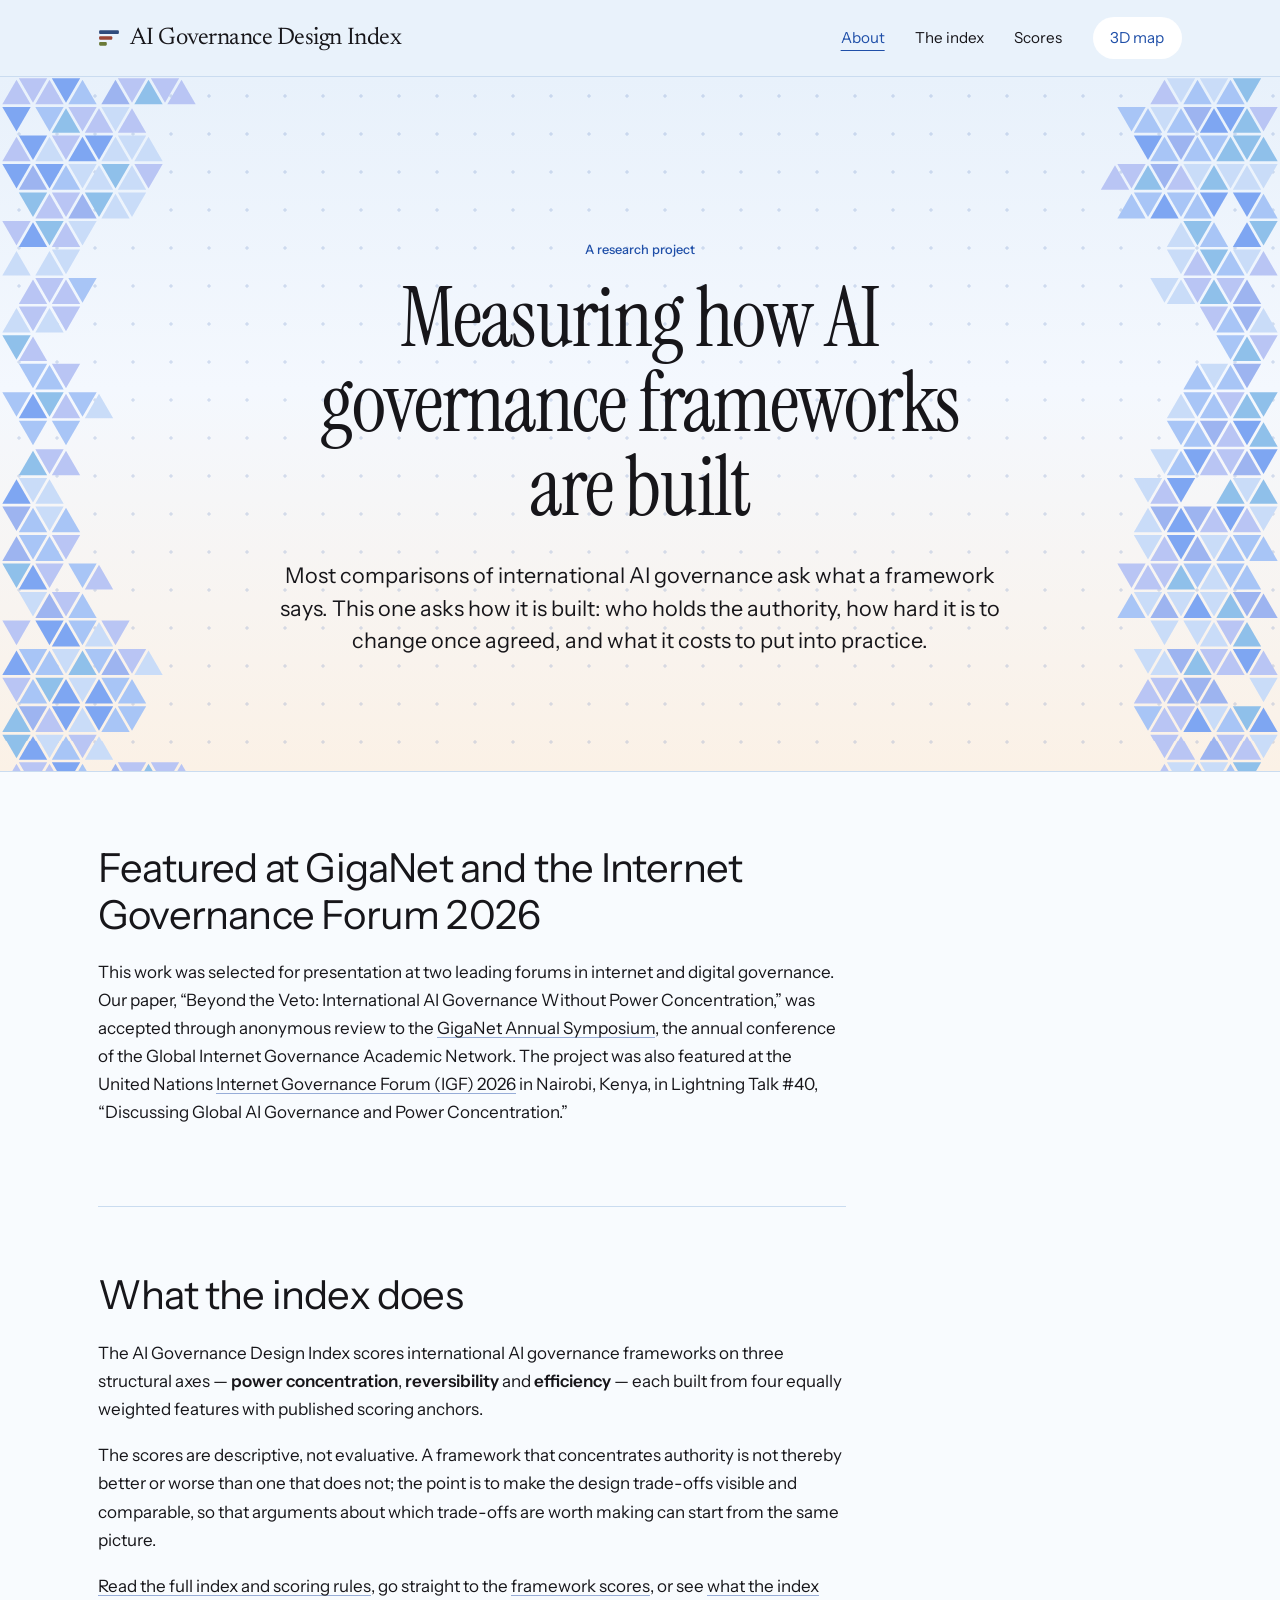
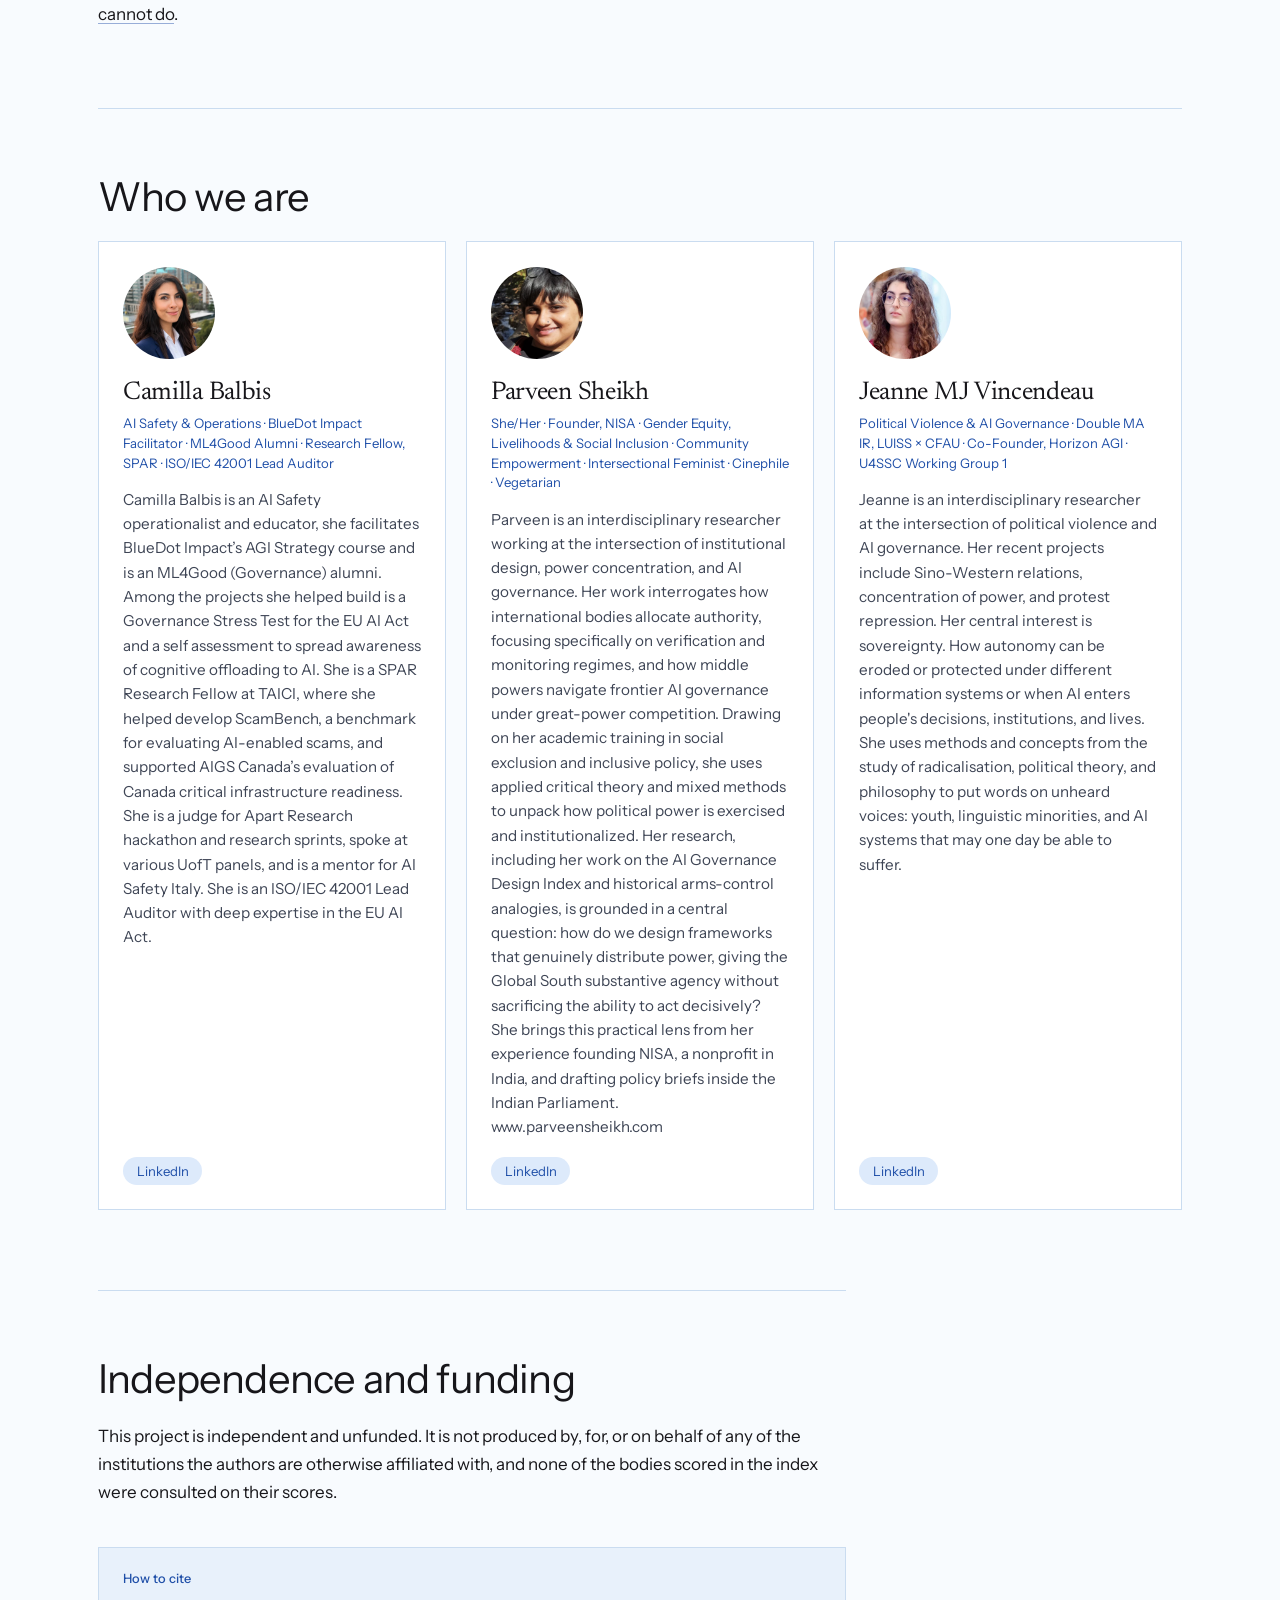
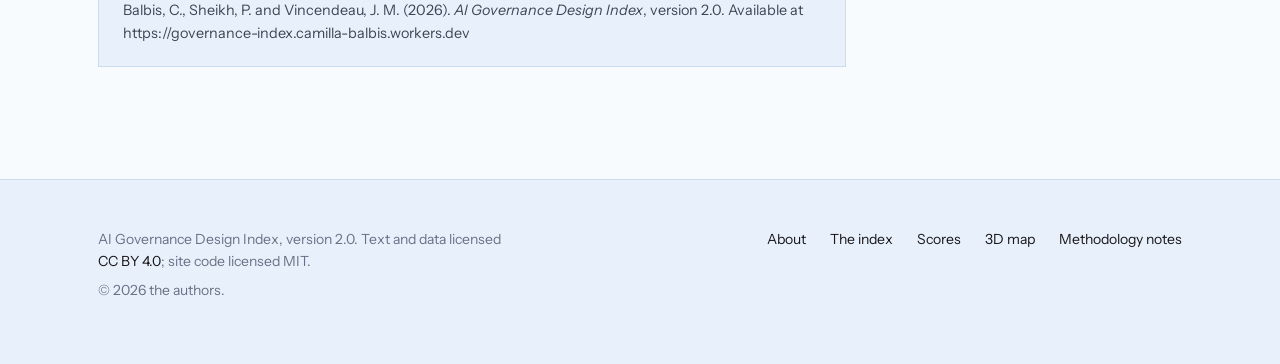
==== commit 46e1eb0d: "Update index.html" ====
--- a/index.html
+++ b/index.html
@@ -201,7 +201,7 @@
         <p>
           Balbis, C., Sheikh, P. and Vincendeau, J. M. (2026).
           <em>AI Governance Design Index</em>, version 2.0.
-          Available at https://example.org/
+          Available at https://governance-index.camilla-balbis.workers.dev
         </p>
       </div>
 
